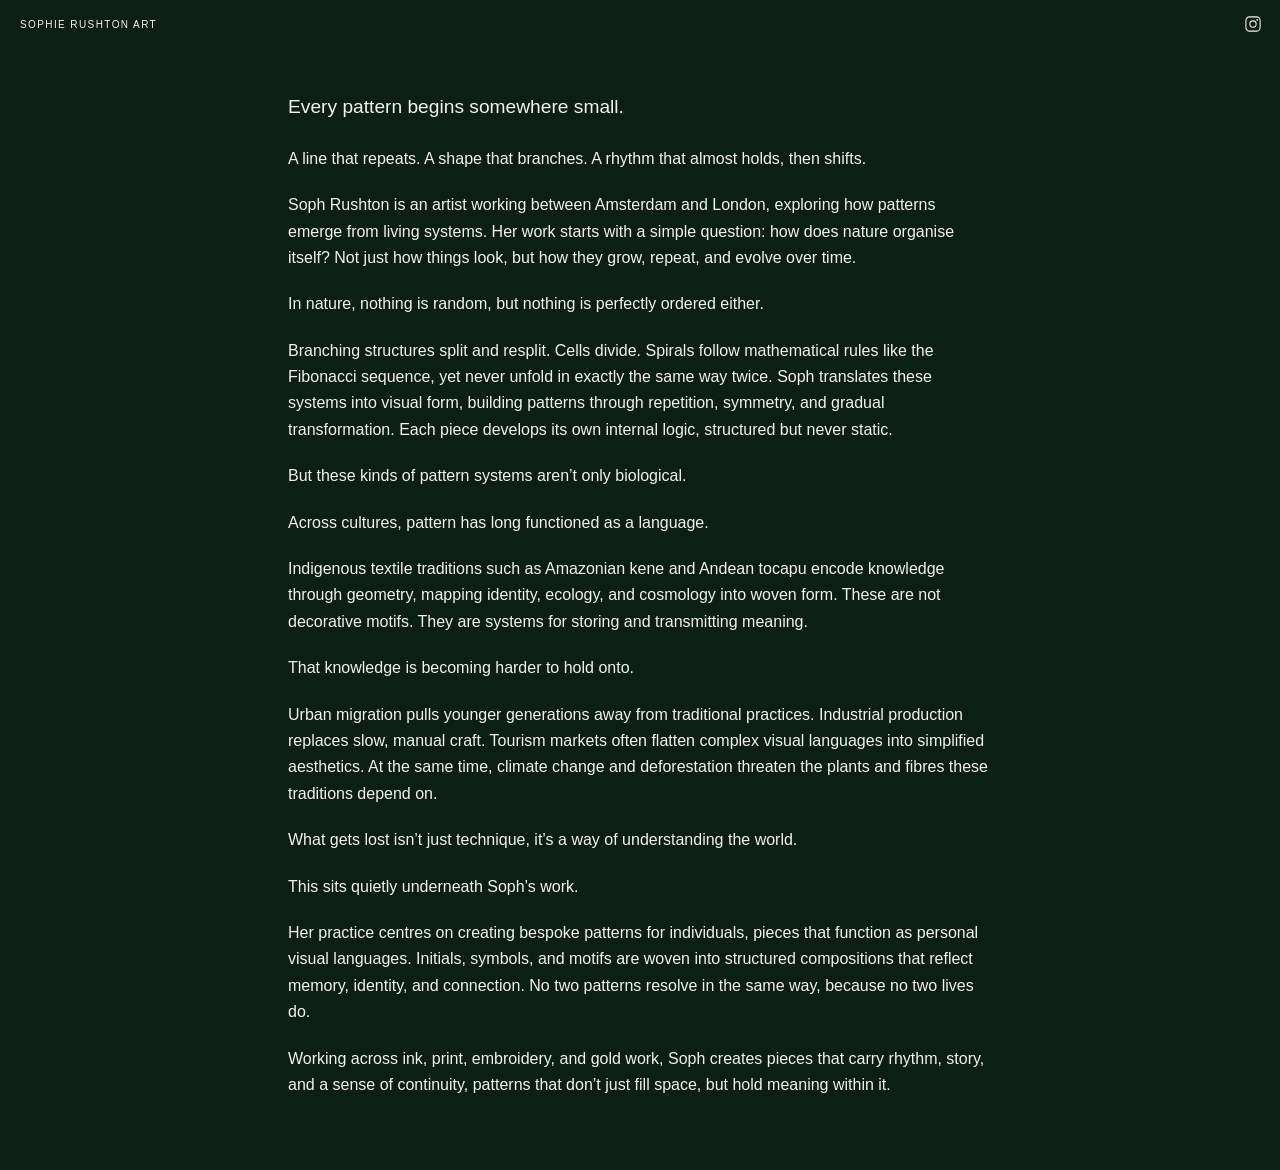
==== about.html @ 02ad8435 "Initial site upload Made-with: Cursor" ====
<!DOCTYPE html>
<html lang="en">
<head>
    <meta charset="UTF-8">
    <meta name="viewport" content="width=device-width, initial-scale=1.0">
    <meta http-equiv="refresh" content="0;url=index.html">
    <title>About | SOPH RUSHTON</title>
    <link rel="preconnect" href="https://fonts.googleapis.com">
    <link rel="preconnect" href="https://fonts.gstatic.com" crossorigin>
    <link href="https://fonts.googleapis.com/css2?family=Playfair+Display:wght@400;600;700&family=Inter:wght@300;400;500;600&display=swap" rel="stylesheet">
    <link rel="stylesheet" href="styles.css">
</head>
<body>
    <nav class="navbar">
        <div class="container">
            <div class="nav-brand">SOPH RUSHTON</div>
            <div class="nav-about">
                <a href="about.html">ABOUT</a>
            </div>
            <ul class="nav-menu">
                <li><a href="index.html">HOME</a></li>
                <li><a href="press.html">PRESS</a></li>
                <li><a href="shop.html">SHOP</a></li>
                <li><a href="inspiration.html">INSPIRATION</a></li>
                <li><a href="contact.html">CONTACT</a></li>
            </ul>
            <button class="menu-toggle" aria-label="Toggle menu">
                <span></span>
                <span></span>
                <span></span>
            </button>
        </div>
    </nav>

    <section class="page-hero">
        <div class="container">
            <h1 class="page-title">About</h1>
        </div>
    </section>

    <section class="about-page-section">
        <div class="container">
            <div class="about-page-content">
                <div class="about-page-left">
                    <h2 class="about-heading">About</h2>
                </div>
                <div class="about-page-right">
                    <p>My work explores biotic pattern design as a way of understanding and visualising how living systems grow, adapt, and organise themselves. I am interested in patterns not simply as decoration, but as systems of logic, rhythm, and meaning that exist across nature, science, and human history.</p>
                    <p>At the core of my practice is a dialogue between structure and growth. I draw on Ars Qubica, with its emphasis on static geometry, grids, symmetry, repetition, and architectural thinking, to establish clarity and order. Alongside this, I use Fibonacci principles, which introduce dynamic growth, spirals, ratios, recursion, and organic expansion. Together, these approaches allow me to create patterns that are both precise and alive, grounded in logic while remaining responsive and fluid.</p>
                    <p>My work is informed by scientific shapes and forms, including cellular structures, branching networks, and wave dynamics, as well as by traditional pattern systems developed across cultures. These include Japanese Edo-period patterns, the repetition and rhythmic sequencing found in Japanese ukiyo-e animal imagery, Aboriginal Australian pattern languages, African mud cloth or Bogolanfini, and Batik traditions. In each of these, repetition and variation are used to express movement, environment, identity, and connection to the natural world.</p>
                    <p>An important aspect of my practice is allowing designs to show signs of age, imperfection, and process. Rather than aiming for flawless surfaces, I embrace irregularities, wear, and variation as evidence of time, making, and use. Each pattern carries a sense of journey, reflecting both its cultural lineage and its development through experimentation, adaptation, and change.</p>
                    <p>Many of these pattern languages have been overlooked or reduced to surface aesthetics over time. A central aim of my work is to bring these traditions back into conversation, not by copying them, but by reactivating their underlying principles and translating them into a contemporary context. Through this process, I seek to honour ancestral systems of making while extending them forward, giving them renewed relevance and meaning today.</p>
                    <p>My work sits at the intersection of art, science, and cultural memory, creating patterns that are intellectually legible, biologically informed, and visually engaging, while remaining open to time, touch, and transformation.</p>
                </div>
            </div>
        </div>
    </section>

    <section class="about-page-section section-alt">
        <div class="container">
            <div class="about-values">
                <div class="value-item">
                    <h3>Organic Inspiration</h3>
                    <p>Every pattern begins with observation of the natural world, capturing the essence of organic forms and structures.</p>
                </div>
                <div class="value-item">
                    <h3>Timeless Design</h3>
                    <p>We create patterns that transcend trends, focusing on enduring beauty and classic elegance.</p>
                </div>
                <div class="value-item">
                    <h3>Sustainable Practice</h3>
                    <p>Our commitment to sustainability extends to our design process and material choices.</p>
                </div>
            </div>
        </div>
    </section>

    <footer class="footer">
        <div class="container">
            <p>&copy; 2024 SOPH RUSHTON. All rights reserved.</p>
        </div>
    </footer>

    <script src="script.js"></script>
</body>
</html>
---- styles.css ----
* {
    margin: 0;
    padding: 0;
    box-sizing: border-box;
}

:root {
    /* Dark Ink Blue Palette */
    --cream: #0f1419;
    --cream-light: #1a2332;
    --cream-dark: #0a0e14;
    --light-blue: #2d3a4f;
    --light-blue-accent: #3d4d66;
    --blue-hint: #1f2a3a;
    --text-dark: #E8E8E8;
    --text-medium: #C8C8C8;
    --text-light: #A8A8A8;
    --border-subtle: rgba(255, 255, 255, 0.15);
    --shadow-subtle: 0 1px 3px rgba(0, 0, 0, 0.3);
}

body {
    font-family: 'Inter', -apple-system, BlinkMacSystemFont, 'Segoe UI', Roboto, sans-serif;
    line-height: 1.7;
    color: var(--text-dark);
    background-color: var(--cream);
    overflow-x: hidden;
}

.container {
    max-width: 1400px;
    margin: 0 auto;
    padding: 0 40px;
}

/* Navigation */
.navbar {
    position: fixed;
    top: 0;
    left: 0;
    right: 0;
    background: var(--cream);
    z-index: 1000;
    transition: all 0.3s ease;
    border-bottom: 1px solid var(--border-subtle);
}

.navbar .container {
    display: flex;
    justify-content: space-between;
    align-items: center;
    padding: 1.5rem 40px;
}

.nav-brand {
    font-family: 'Inter', sans-serif;
    font-size: 1rem;
    font-weight: 400;
    letter-spacing: 0.1em;
    color: var(--text-dark);
    text-transform: uppercase;
}

.nav-right {
    margin-left: auto;
    display: flex;
    align-items: center;
    gap: 3rem;
}

.nav-name {
    font-family: 'Inter', sans-serif;
    font-size: 0.875rem;
    font-weight: 400;
    letter-spacing: 0.1em;
    color: var(--text-dark);
    text-transform: uppercase;
}

.nav-about a {
    text-decoration: none;
    color: var(--text-dark);
    font-family: 'Inter', sans-serif;
    font-size: 0.875rem;
    font-weight: 400;
    letter-spacing: 0.1em;
    text-transform: uppercase;
    transition: color 0.3s ease;
}

.nav-about a:hover {
    color: var(--text-medium);
}

.nav-menu {
    display: flex;
    list-style: none;
    gap: 2.5rem;
    margin-left: 3rem;
}

.nav-menu a {
    text-decoration: none;
    color: var(--text-dark);
    font-family: 'Inter', sans-serif;
    font-size: 0.875rem;
    font-weight: 400;
    letter-spacing: 0.1em;
    text-transform: uppercase;
    transition: color 0.3s ease;
}

.nav-menu a:hover {
    color: var(--text-medium);
}

.menu-toggle {
    display: none;
    flex-direction: column;
    background: none;
    border: none;
    cursor: pointer;
    gap: 5px;
}

.menu-toggle span {
    width: 25px;
    height: 1px;
    background: var(--text-dark);
    transition: all 0.3s ease;
}

/* Hero Section - Two Column Layout */
.hero-section {
    margin-top: 70px;
    width: 100%;
}

.hero-two-column {
    display: grid;
    grid-template-columns: 1fr 1fr;
    min-height: 80vh;
}

.hero-image-column {
    width: 100%;
    height: 100%;
    min-height: 80vh;
    overflow: hidden;
}

.hero-image {
    width: 100%;
    height: 100%;
    min-height: 80vh;
    background: var(--cream-light);
    background-size: cover;
    background-position: center;
    filter: grayscale(100%);
}

.hero-text-column {
    background: var(--cream);
    padding: 80px 60px;
    display: flex;
    flex-direction: column;
    justify-content: center;
}

.hero-subtitle {
    font-family: 'Inter', sans-serif;
    font-size: 0.75rem;
    font-weight: 400;
    letter-spacing: 0.15em;
    text-transform: uppercase;
    color: var(--text-medium);
    margin-bottom: 1.5rem;
}

.hero-heading {
    font-family: 'Playfair Display', serif;
    font-size: 3.5rem;
    font-weight: 400;
    line-height: 1.2;
    color: var(--text-dark);
    margin-bottom: 2rem;
    letter-spacing: -0.02em;
}

.hero-description {
    font-family: 'Inter', sans-serif;
    font-size: 1rem;
    line-height: 1.8;
    color: var(--text-medium);
    margin-bottom: 2.5rem;
    max-width: 500px;
}

.hero-button {
    display: inline-block;
    padding: 14px 32px;
    border: 1px solid var(--text-dark);
    background: transparent;
    color: var(--text-dark);
    font-family: 'Inter', sans-serif;
    font-size: 0.875rem;
    font-weight: 400;
    letter-spacing: 0.1em;
    text-transform: uppercase;
    text-decoration: none;
    border-radius: 2px;
    transition: all 0.3s ease;
    width: fit-content;
}

.hero-button:hover {
    background: var(--light-blue);
    color: var(--text-dark);
    border-color: var(--light-blue);
}

/* CTA Section */
.cta-section {
    padding: 80px 40px;
    background: var(--blue-hint);
    text-align: center;
}

.cta-heading {
    font-family: 'Inter', sans-serif;
    font-size: 0.875rem;
    font-weight: 400;
    letter-spacing: 0.15em;
    text-transform: uppercase;
    color: var(--text-dark);
}

/* Panels Section */
.panels-section {
    width: 100%;
}

.panels-grid {
    display: grid;
    grid-template-columns: repeat(3, 1fr);
    width: 100%;
}

.panel-item {
    position: relative;
    width: 100%;
    aspect-ratio: 3/4;
    overflow: hidden;
}

.panel-image {
    width: 100%;
    height: 100%;
    background-size: cover;
    background-position: center;
    filter: grayscale(100%);
    transition: transform 0.5s ease, filter 0.5s ease;
}

.panel-1 {
    background: linear-gradient(135deg, var(--cream) 0%, var(--blue-hint) 100%);
}

.panel-2 {
    background: linear-gradient(135deg, var(--light-blue) 0%, var(--cream-light) 100%);
}

.panel-3 {
    background: linear-gradient(135deg, var(--blue-hint) 0%, var(--light-blue) 100%);
}

.panel-overlay {
    position: absolute;
    bottom: 0;
    left: 0;
    right: 0;
    padding: 30px;
    background: linear-gradient(to top, rgba(0, 0, 0, 0.6) 0%, transparent 100%);
}

.panel-link {
    color: white;
    font-family: 'Inter', sans-serif;
    font-size: 0.875rem;
    font-weight: 400;
    letter-spacing: 0.1em;
    text-transform: uppercase;
    text-decoration: none;
    display: inline-block;
    border-bottom: 1px solid white;
    padding-bottom: 2px;
    transition: opacity 0.3s ease;
}

.panel-link:hover {
    opacity: 0.8;
}

.panel-item:hover .panel-image {
    transform: scale(1.05);
    filter: grayscale(70%);
}

.intro-right p {
    margin-bottom: 1.5rem;
}

/* Gallery Section */
.gallery-section {
    padding: 80px 40px;
    background: var(--cream-light);
    position: relative;
}

.gallery-grid {
    display: grid;
    grid-template-columns: repeat(3, 1fr);
    gap: 20px;
}

.gallery-item {
    position: relative;
    aspect-ratio: 3/4;
    overflow: hidden;
}

.gallery-image {
    width: 100%;
    height: 100%;
    background-size: cover;
    background-position: center;
    transition: transform 0.5s ease;
}

.gallery-1 {
    background: linear-gradient(135deg, var(--cream-light) 0%, var(--light-blue) 100%);
}

.gallery-2 {
    background: linear-gradient(135deg, var(--blue-hint) 0%, var(--cream) 100%);
}

.gallery-3 {
    background: linear-gradient(135deg, var(--light-blue) 0%, var(--blue-hint) 100%);
}

.gallery-item:hover .gallery-image {
    transform: scale(1.05);
}

.gallery-nav {
    position: absolute;
    top: 50%;
    left: 0;
    right: 0;
    display: flex;
    justify-content: space-between;
    pointer-events: none;
    transform: translateY(-50%);
}

.gallery-arrow {
    background: rgba(45, 58, 79, 0.9);
    border: none;
    width: 50px;
    height: 50px;
    border-radius: 50%;
    font-size: 1.5rem;
    color: var(--text-dark);
    cursor: pointer;
    pointer-events: all;
    transition: all 0.3s ease;
    display: flex;
    align-items: center;
    justify-content: center;
}

.gallery-arrow:hover {
    background: var(--light-blue-accent);
    color: var(--text-dark);
}

.gallery-arrow-left {
    margin-left: 20px;
}

.gallery-arrow-right {
    margin-right: 20px;
}

/* Style Picks Section */
.style-picks-section {
    padding: 100px 40px;
    background: var(--cream);
}

.style-picks-title {
    font-family: 'Inter', sans-serif;
    font-size: 0.875rem;
    font-weight: 400;
    letter-spacing: 0.2em;
    text-transform: uppercase;
    text-align: center;
    color: var(--text-dark);
    margin-bottom: 60px;
}

.style-picks-grid {
    display: grid;
    grid-template-columns: repeat(4, 1fr);
    gap: 20px;
    margin-bottom: 40px;
}

.style-pick-item {
    aspect-ratio: 1;
    overflow: hidden;
}

.style-pick-image {
    width: 100%;
    height: 100%;
    background-size: cover;
    background-position: center;
    transition: transform 0.5s ease;
}

.pick-1 {
    background: linear-gradient(135deg, var(--cream-light) 0%, var(--light-blue) 100%);
}

.pick-2 {
    background: linear-gradient(135deg, var(--blue-hint) 0%, var(--cream) 100%);
}

.pick-3 {
    background: linear-gradient(135deg, var(--light-blue) 0%, var(--cream-light) 100%);
}

.pick-4 {
    background: linear-gradient(135deg, var(--cream) 0%, var(--blue-hint) 100%);
}

.style-pick-item:hover .style-pick-image {
    transform: scale(1.1);
}

/* Page Hero (for About, Shop, etc.) */
.page-hero {
    margin-top: 70px;
    padding: 80px 40px;
    background: var(--cream);
    text-align: center;
}

.page-title {
    font-family: 'Playfair Display', serif;
    font-size: 3.5rem;
    font-weight: 400;
    color: var(--text-dark);
    letter-spacing: 0.05em;
}

/* About Page */
.about-page-section {
    padding: 100px 40px;
    background: var(--cream);
}

.about-page-content {
    display: grid;
    grid-template-columns: 1fr 1fr;
    gap: 80px;
    align-items: start;
}

.about-heading {
    font-family: 'Playfair Display', serif;
    font-size: 2.5rem;
    font-weight: 400;
    color: var(--text-dark);
    line-height: 1.3;
}

.about-page-right {
    font-size: 1rem;
    line-height: 1.8;
    color: var(--text-medium);
}

.about-page-right p {
    margin-bottom: 1.5rem;
}

.about-values {
    display: grid;
    grid-template-columns: repeat(3, 1fr);
    gap: 60px;
    margin-top: 40px;
}

.value-item h3 {
    font-family: 'Playfair Display', serif;
    font-size: 1.5rem;
    font-weight: 400;
    color: var(--text-dark);
    margin-bottom: 1rem;
}

.value-item p {
    font-size: 0.95rem;
    line-height: 1.7;
    color: var(--text-medium);
}

.section-alt {
    background: var(--blue-hint);
}

/* Shop Page */
.shop-section {
    padding: 80px 40px;
    background: var(--cream);
}

.shop-grid {
    display: grid;
    grid-template-columns: repeat(3, 1fr);
    gap: 40px;
}

.shop-item {
    background: var(--cream-light);
    overflow: hidden;
    transition: transform 0.3s ease;
    border: 1px solid var(--border-subtle);
    box-shadow: var(--shadow-subtle);
}

.shop-item:hover {
    border-color: var(--light-blue);
}

.shop-item:hover {
    transform: translateY(-5px);
}

.shop-image {
    width: 100%;
    aspect-ratio: 4/5;
    background-size: cover;
    background-position: center;
}

.shop-img-1 {
    background: linear-gradient(135deg, var(--cream-light) 0%, var(--light-blue) 100%);
}

.shop-img-2 {
    background: linear-gradient(135deg, var(--blue-hint) 0%, var(--cream) 100%);
}

.shop-img-3 {
    background: linear-gradient(135deg, var(--light-blue) 0%, var(--cream-light) 100%);
}

.shop-img-4 {
    background: linear-gradient(135deg, var(--cream) 0%, var(--blue-hint) 100%);
}

.shop-img-5 {
    background: linear-gradient(135deg, var(--light-blue-accent) 0%, var(--cream) 100%);
}

.shop-img-6 {
    background: linear-gradient(135deg, var(--blue-hint) 0%, var(--light-blue) 100%);
}

.shop-info {
    padding: 1.5rem;
}

.shop-info h3 {
    font-family: 'Playfair Display', serif;
    font-size: 1.25rem;
    font-weight: 400;
    color: var(--text-dark);
    margin-bottom: 0.5rem;
}

.shop-price {
    font-family: 'Inter', sans-serif;
    font-size: 0.95rem;
    color: var(--text-medium);
    letter-spacing: 0.05em;
}

/* Inspiration Page */
.inspiration-section {
    padding: 100px 40px;
    background: var(--cream);
}

.inspiration-content {
    display: grid;
    grid-template-columns: 1fr 1fr;
    gap: 80px;
    align-items: start;
}

.inspiration-heading {
    font-family: 'Playfair Display', serif;
    font-size: 2.5rem;
    font-weight: 400;
    color: var(--text-dark);
    line-height: 1.3;
}

.inspiration-right {
    font-size: 1rem;
    line-height: 1.8;
    color: var(--text-medium);
}

.inspiration-gallery-section {
    padding: 80px 40px;
    background: var(--blue-hint);
}

.inspiration-grid {
    display: grid;
    grid-template-columns: repeat(3, 1fr);
    gap: 30px;
}

.inspiration-item {
    background: var(--cream-light);
    overflow: hidden;
    border: 1px solid var(--border-subtle);
    box-shadow: var(--shadow-subtle);
}

.inspiration-item.large {
    grid-column: span 2;
}

.inspiration-image {
    width: 100%;
    aspect-ratio: 4/3;
    background-size: cover;
    background-position: center;
}

.insp-img-1 {
    background: linear-gradient(135deg, var(--cream-light) 0%, var(--light-blue) 100%);
}

.insp-img-2 {
    background: linear-gradient(135deg, var(--blue-hint) 0%, var(--cream) 100%);
}

.insp-img-3 {
    background: linear-gradient(135deg, var(--light-blue) 0%, var(--cream-light) 100%);
}

.insp-img-4 {
    background: linear-gradient(135deg, var(--cream) 0%, var(--blue-hint) 100%);
}

.insp-img-5 {
    background: linear-gradient(135deg, var(--light-blue-accent) 0%, var(--cream) 100%);
}

.inspiration-caption {
    padding: 1.5rem;
}

.inspiration-caption h3 {
    font-family: 'Playfair Display', serif;
    font-size: 1.25rem;
    font-weight: 400;
    color: var(--text-dark);
    margin-bottom: 0.5rem;
}

.inspiration-caption p {
    font-size: 0.9rem;
    color: var(--text-medium);
    line-height: 1.6;
}

/* Contact Page */
.contact-section {
    padding: 100px 40px;
    background: var(--cream);
}

.contact-content {
    display: grid;
    grid-template-columns: 1fr 1fr;
    gap: 80px;
    align-items: start;
}

.contact-heading {
    font-family: 'Playfair Display', serif;
    font-size: 2.5rem;
    font-weight: 400;
    color: var(--text-dark);
    margin-bottom: 1.5rem;
    line-height: 1.3;
}

.contact-left p {
    font-size: 1rem;
    line-height: 1.8;
    color: var(--text-medium);
    margin-bottom: 1.5rem;
}

.contact-info {
    margin-top: 2rem;
}

.contact-info p {
    font-size: 0.95rem;
    color: var(--text-medium);
    margin-bottom: 0.5rem;
}

.contact-info strong {
    color: var(--text-dark);
    font-weight: 500;
}

/* Press Page */
.press-section {
    padding: 100px 40px;
    background: var(--cream);
}

.press-content {
    display: grid;
    grid-template-columns: 1fr 1fr;
    gap: 80px;
    align-items: start;
}

.press-heading {
    font-family: 'Playfair Display', serif;
    font-size: 2.5rem;
    font-weight: 400;
    color: var(--text-dark);
    line-height: 1.3;
}

.press-right {
    display: flex;
    flex-direction: column;
    gap: 3rem;
}

.press-item {
    padding-bottom: 3rem;
    border-bottom: 1px solid var(--border-subtle);
}

.press-item:last-child {
    border-bottom: none;
}

.press-logo-link {
    display: inline-block;
    margin-bottom: 1rem;
    text-decoration: none;
    transition: opacity 0.3s ease;
}

.press-logo-link:hover {
    opacity: 0.7;
}

.press-logo {
    display: inline-block;
}

.telegraph-logo-img {
    height: auto;
    width: auto;
    max-width: 200px;
    max-height: 40px;
    display: block;
}

.telegraph-logo-svg {
    height: 40px;
    width: auto;
    max-width: 200px;
    display: block;
}

.press-item h3 {
    font-family: 'Playfair Display', serif;
    font-size: 1.5rem;
    font-weight: 400;
    color: var(--text-dark);
    margin-bottom: 0.5rem;
}

.press-article-title {
    font-family: 'Playfair Display', serif;
    font-size: 1.5rem;
    font-weight: 400;
    color: var(--text-dark);
    margin-bottom: 1rem;
    line-height: 1.4;
}

.press-date {
    font-family: 'Inter', sans-serif;
    font-size: 0.875rem;
    color: var(--text-light);
    margin-bottom: 1rem;
    letter-spacing: 0.05em;
}

.press-location {
    font-family: 'Inter', sans-serif;
    font-size: 0.875rem;
    color: var(--text-medium);
    margin-bottom: 1rem;
    font-style: italic;
}

.press-item p {
    font-size: 1rem;
    line-height: 1.8;
    color: var(--text-medium);
    margin-bottom: 1rem;
}

.press-link {
    font-family: 'Inter', sans-serif;
    font-size: 0.875rem;
    color: var(--text-dark);
    text-decoration: none;
    letter-spacing: 0.05em;
    transition: color 0.3s ease;
}

.press-link:hover {
    color: var(--light-blue-accent);
}

.contact-info a {
    color: var(--text-medium);
    text-decoration: none;
    transition: color 0.3s ease;
}

.contact-info a:hover {
    color: var(--light-blue-accent);
}

.social-links {
    margin-top: 1.5rem;
}

.instagram-link {
    display: inline-flex;
    align-items: center;
    gap: 10px;
    text-decoration: none;
    color: var(--text-dark);
    transition: all 0.3s ease;
    padding: 8px 0;
}

.instagram-link:hover {
    color: var(--light-blue-accent);
}

.instagram-icon {
    width: 24px;
    height: 24px;
    fill: currentColor;
    transition: transform 0.3s ease;
}

.instagram-link:hover .instagram-icon {
    transform: scale(1.1);
}

.instagram-link span {
    font-size: 0.95rem;
    font-weight: 400;
}

/* Contact Form */
.contact-form {
    background: var(--cream-light);
    padding: 2.5rem;
    border: 1px solid var(--light-blue);
    box-shadow: var(--shadow-subtle);
}

.form-group {
    margin-bottom: 1.5rem;
}

.form-group label {
    display: block;
    margin-bottom: 0.5rem;
    font-family: 'Inter', sans-serif;
    font-size: 0.875rem;
    font-weight: 500;
    color: var(--text-dark);
    letter-spacing: 0.05em;
    text-transform: uppercase;
}

.form-group input,
.form-group textarea {
    width: 100%;
    padding: 12px;
    border: 1px solid var(--border-subtle);
    background: var(--cream);
    font-family: 'Inter', sans-serif;
    font-size: 1rem;
    color: var(--text-dark);
    transition: all 0.3s ease;
}

.form-group input:focus,
.form-group textarea:focus {
    outline: none;
    border-color: var(--light-blue);
    background: var(--cream-light);
}

.form-group textarea {
    resize: vertical;
    min-height: 120px;
}

/* Buttons */
.btn {
    display: inline-block;
    padding: 14px 32px;
    border: 1px solid var(--text-dark);
    background: transparent;
    color: var(--text-dark);
    font-family: 'Inter', sans-serif;
    font-size: 0.875rem;
    font-weight: 400;
    letter-spacing: 0.1em;
    text-transform: uppercase;
    text-decoration: none;
    cursor: pointer;
    transition: all 0.3s ease;
}

.btn-primary {
    background: var(--light-blue);
    color: var(--text-dark);
}

.btn-primary:hover {
    background: var(--light-blue-accent);
    border-color: var(--light-blue-accent);
    color: var(--text-dark);
}

/* Footer */
.footer {
    background: var(--cream-dark);
    color: var(--text-medium);
    text-align: center;
    padding: 3rem 40px;
    border-top: 1px solid var(--border-subtle);
}

.footer p {
    font-family: 'Inter', sans-serif;
    font-size: 0.875rem;
    letter-spacing: 0.02em;
    font-weight: 300;
}

/* Responsive Design */
@media (max-width: 1024px) {
    .container {
        padding: 0 30px;
    }

    .intro-content,
    .about-page-content,
    .inspiration-content,
    .contact-content {
        grid-template-columns: 1fr;
        gap: 40px;
    }

    .gallery-grid {
        grid-template-columns: repeat(2, 1fr);
    }

    .style-picks-grid {
        grid-template-columns: repeat(2, 1fr);
    }

    .shop-grid {
        grid-template-columns: repeat(2, 1fr);
    }

    .about-values {
        grid-template-columns: 1fr;
        gap: 40px;
    }
}

@media (max-width: 768px) {
    .container {
        padding: 0 20px;
    }

    .navbar .container {
        padding: 1rem 20px;
    }

    .nav-menu {
        position: fixed;
        left: -100%;
        top: 70px;
        flex-direction: column;
        background: var(--cream);
        width: 100%;
        text-align: center;
        transition: 0.3s;
        border-bottom: 1px solid var(--border-subtle);
        padding: 2rem 0;
        gap: 0;
    }

    .nav-menu.active {
        left: 0;
    }

    .nav-menu li {
        padding: 1rem 0;
    }

    .menu-toggle {
        display: flex;
    }

    .nav-right {
        flex-direction: column;
        gap: 0.5rem;
        margin-right: 1rem;
    }

    .nav-name {
        font-size: 0.75rem;
    }

    .hero-two-column {
        grid-template-columns: 1fr;
        min-height: auto;
    }

    .hero-image-column {
        min-height: 50vh;
    }

    .hero-image {
        min-height: 50vh;
    }

    .hero-text-column {
        padding: 60px 30px;
    }

    .hero-heading {
        font-size: 2.5rem;
    }

    .panels-grid {
        grid-template-columns: 1fr;
    }

    .cta-section {
        padding: 60px 20px;
    }

    .about-page-section,
    .shop-section,
    .inspiration-section,
    .contact-section,
    .press-section {
        padding: 60px 20px;
    }

    .about-heading,
    .inspiration-heading,
    .contact-heading,
    .press-heading {
        font-size: 2rem;
    }

    .press-content {
        grid-template-columns: 1fr;
        gap: 40px;
    }

    .page-title {
        font-size: 2.5rem;
    }

    .gallery-grid,
    .style-picks-grid,
    .shop-grid {
        grid-template-columns: 1fr;
    }

    .inspiration-item.large {
        grid-column: span 1;
    }

    .inspiration-grid {
        grid-template-columns: 1fr;
    }

    .gallery-nav {
        display: none;
    }

    .contact-form {
        padding: 1.5rem;
    }
}

/* Smooth Scrolling */
html {
    scroll-behavior: smooth;
}

/* Single-page coming soon */
body.page-coming-soon header,
body.page-coming-soon main,
body.page-coming-soon footer {
    display: flow-root;
}

body.page-coming-soon {
    min-height: 100vh;
    display: flex;
    flex-direction: column;
    background:
        radial-gradient(ellipse 120% 80% at 50% -20%, rgba(45, 58, 79, 0.45) 0%, transparent 55%),
        var(--cream);
}

.cs-header {
    max-width: 42rem;
    margin: 0 auto;
    padding: 4.5rem 1.75rem 2.5rem;
    text-align: center;
    border-bottom: 1px solid var(--border-subtle);
}

.cs-kicker {
    font-family: 'Inter', sans-serif;
    font-size: 0.75rem;
    font-weight: 500;
    letter-spacing: 0.22em;
    text-transform: uppercase;
    color: var(--text-light);
    margin-bottom: 1rem;
}

.cs-title {
    font-family: 'Playfair Display', serif;
    font-size: clamp(2rem, 5.5vw, 2.75rem);
    font-weight: 500;
    letter-spacing: 0.02em;
    color: var(--text-dark);
    line-height: 1.15;
}

.cs-main {
    flex: 1;
    max-width: 38rem;
    margin: 0 auto;
    padding: 2.75rem 1.75rem 4rem;
}

.cs-main p {
    font-family: 'Inter', sans-serif;
    font-size: 1.02rem;
    font-weight: 300;
    line-height: 1.85;
    color: var(--text-medium);
    margin-bottom: 1.35rem;
}

.cs-main p:last-child {
    margin-bottom: 0;
}

.cs-open {
    font-family: 'Playfair Display', serif;
    font-size: clamp(1.35rem, 3.5vw, 1.65rem);
    font-weight: 500;
    line-height: 1.4;
    color: var(--text-dark);
    margin-bottom: 1.5rem !important;
}

.cs-poem {
    font-style: italic;
    color: var(--text-light);
    padding-left: 1rem;
    border-left: 2px solid var(--light-blue-accent);
    margin-bottom: 2rem !important;
}

.cs-accent-line {
    color: var(--text-dark);
    font-weight: 400;
    letter-spacing: 0.01em;
}

.cs-footer {
    margin-top: auto;
    padding: 2rem 1.75rem 2.5rem;
    text-align: center;
    border-top: 1px solid var(--border-subtle);
}

.cs-footer p {
    font-family: 'Inter', sans-serif;
    font-size: 0.75rem;
    letter-spacing: 0.08em;
    text-transform: uppercase;
    color: var(--text-light);
}
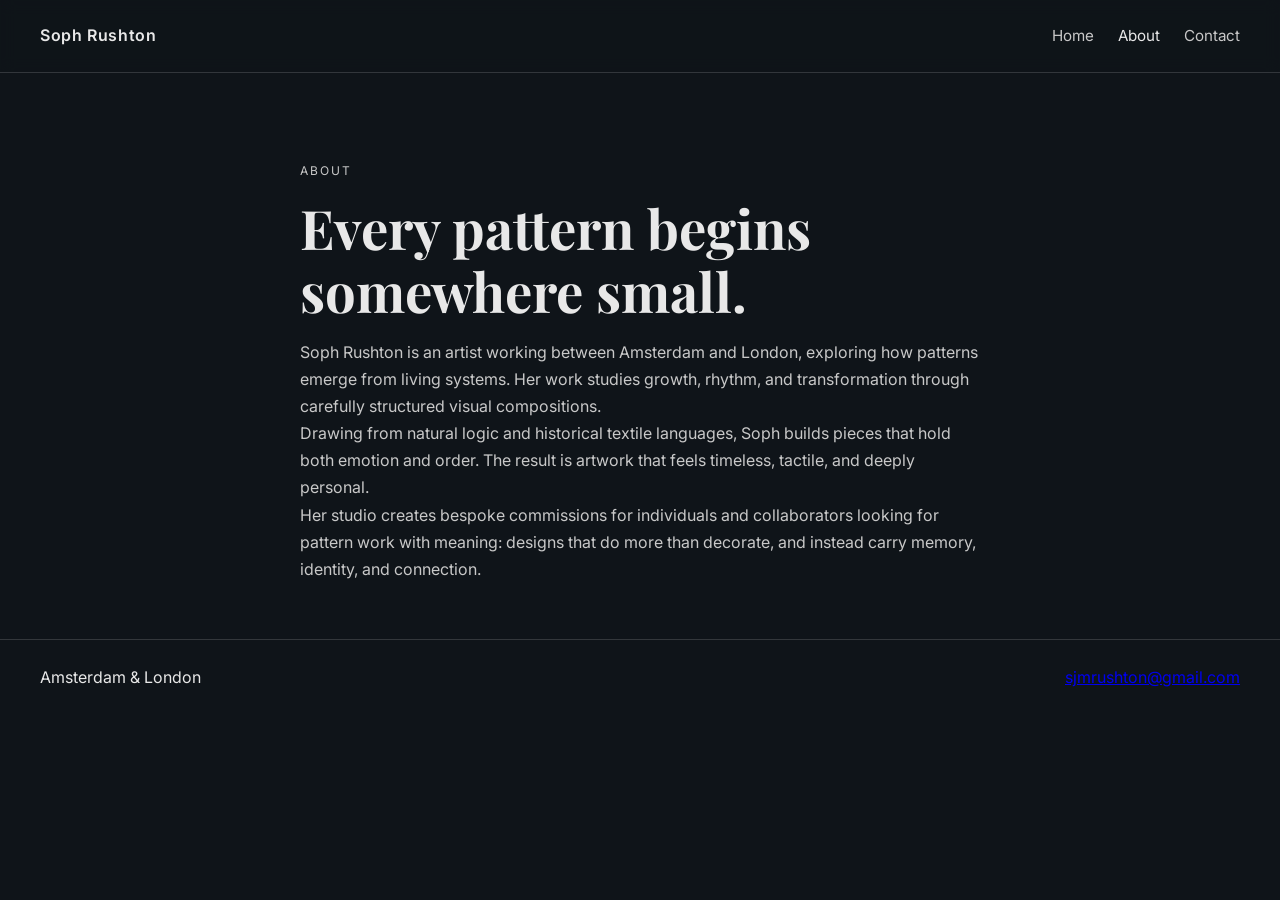
==== commit 2d4353b1: "Add modern responsive design and site structure updates - Introduced a new header and footer layout " ====
--- a/about.html
+++ b/about.html
@@ -3,81 +3,55 @@
 <head>
     <meta charset="UTF-8">
     <meta name="viewport" content="width=device-width, initial-scale=1.0">
-    <meta http-equiv="refresh" content="0;url=index.html">
-    <title>About | SOPH RUSHTON</title>
+    <meta name="description" content="About Soph Rushton, a pattern artist working between Amsterdam and London.">
+    <title>About | Soph Rushton</title>
     <link rel="preconnect" href="https://fonts.googleapis.com">
     <link rel="preconnect" href="https://fonts.gstatic.com" crossorigin>
-    <link href="https://fonts.googleapis.com/css2?family=Playfair+Display:wght@400;600;700&family=Inter:wght@300;400;500;600&display=swap" rel="stylesheet">
+    <link href="https://fonts.googleapis.com/css2?family=Inter:wght@400;500;600&family=Playfair+Display:wght@500;700&display=swap" rel="stylesheet">
     <link rel="stylesheet" href="styles.css">
 </head>
 <body>
-    <nav class="navbar">
-        <div class="container">
-            <div class="nav-brand">SOPH RUSHTON</div>
-            <div class="nav-about">
-                <a href="about.html">ABOUT</a>
-            </div>
-            <ul class="nav-menu">
-                <li><a href="index.html">HOME</a></li>
-                <li><a href="press.html">PRESS</a></li>
-                <li><a href="shop.html">SHOP</a></li>
-                <li><a href="inspiration.html">INSPIRATION</a></li>
-                <li><a href="contact.html">CONTACT</a></li>
-            </ul>
-            <button class="menu-toggle" aria-label="Toggle menu">
+    <header class="site-header">
+        <div class="container nav-wrap">
+            <a class="brand" href="index.html">Soph Rushton</a>
+            <button class="menu-toggle" aria-expanded="false" aria-controls="primary-nav" aria-label="Toggle menu">
                 <span></span>
                 <span></span>
                 <span></span>
             </button>
+            <nav id="primary-nav" class="site-nav" aria-label="Primary">
+                <a href="index.html">Home</a>
+                <a href="about.html" aria-current="page">About</a>
+                <a href="contact.html">Contact</a>
+            </nav>
         </div>
-    </nav>
+    </header>
 
-    <section class="page-hero">
-        <div class="container">
-            <h1 class="page-title">About</h1>
-        </div>
-    </section>
+    <main class="page-main">
+        <section class="section">
+            <div class="container prose">
+                <p class="eyebrow">About</p>
+                <h1>Every pattern begins somewhere small.</h1>
+                <p>
+                    Soph Rushton is an artist working between Amsterdam and London, exploring how patterns emerge from living systems.
+                    Her work studies growth, rhythm, and transformation through carefully structured visual compositions.
+                </p>
+                <p>
+                    Drawing from natural logic and historical textile languages, Soph builds pieces that hold both emotion and order.
+                    The result is artwork that feels timeless, tactile, and deeply personal.
+                </p>
+                <p>
+                    Her studio creates bespoke commissions for individuals and collaborators looking for pattern work with meaning:
+                    designs that do more than decorate, and instead carry memory, identity, and connection.
+                </p>
+            </div>
+        </section>
+    </main>
 
-    <section class="about-page-section">
-        <div class="container">
-            <div class="about-page-content">
-                <div class="about-page-left">
-                    <h2 class="about-heading">About</h2>
-                </div>
-                <div class="about-page-right">
-                    <p>My work explores biotic pattern design as a way of understanding and visualising how living systems grow, adapt, and organise themselves. I am interested in patterns not simply as decoration, but as systems of logic, rhythm, and meaning that exist across nature, science, and human history.</p>
-                    <p>At the core of my practice is a dialogue between structure and growth. I draw on Ars Qubica, with its emphasis on static geometry, grids, symmetry, repetition, and architectural thinking, to establish clarity and order. Alongside this, I use Fibonacci principles, which introduce dynamic growth, spirals, ratios, recursion, and organic expansion. Together, these approaches allow me to create patterns that are both precise and alive, grounded in logic while remaining responsive and fluid.</p>
-                    <p>My work is informed by scientific shapes and forms, including cellular structures, branching networks, and wave dynamics, as well as by traditional pattern systems developed across cultures. These include Japanese Edo-period patterns, the repetition and rhythmic sequencing found in Japanese ukiyo-e animal imagery, Aboriginal Australian pattern languages, African mud cloth or Bogolanfini, and Batik traditions. In each of these, repetition and variation are used to express movement, environment, identity, and connection to the natural world.</p>
-                    <p>An important aspect of my practice is allowing designs to show signs of age, imperfection, and process. Rather than aiming for flawless surfaces, I embrace irregularities, wear, and variation as evidence of time, making, and use. Each pattern carries a sense of journey, reflecting both its cultural lineage and its development through experimentation, adaptation, and change.</p>
-                    <p>Many of these pattern languages have been overlooked or reduced to surface aesthetics over time. A central aim of my work is to bring these traditions back into conversation, not by copying them, but by reactivating their underlying principles and translating them into a contemporary context. Through this process, I seek to honour ancestral systems of making while extending them forward, giving them renewed relevance and meaning today.</p>
-                    <p>My work sits at the intersection of art, science, and cultural memory, creating patterns that are intellectually legible, biologically informed, and visually engaging, while remaining open to time, touch, and transformation.</p>
-                </div>
-            </div>
-        </div>
-    </section>
-
-    <section class="about-page-section section-alt">
-        <div class="container">
-            <div class="about-values">
-                <div class="value-item">
-                    <h3>Organic Inspiration</h3>
-                    <p>Every pattern begins with observation of the natural world, capturing the essence of organic forms and structures.</p>
-                </div>
-                <div class="value-item">
-                    <h3>Timeless Design</h3>
-                    <p>We create patterns that transcend trends, focusing on enduring beauty and classic elegance.</p>
-                </div>
-                <div class="value-item">
-                    <h3>Sustainable Practice</h3>
-                    <p>Our commitment to sustainability extends to our design process and material choices.</p>
-                </div>
-            </div>
-        </div>
-    </section>
-
-    <footer class="footer">
-        <div class="container">
-            <p>&copy; 2024 SOPH RUSHTON. All rights reserved.</p>
+    <footer class="site-footer">
+        <div class="container footer-wrap">
+            <p>Amsterdam & London</p>
+            <a href="mailto:sjmrushton@gmail.com">sjmrushton@gmail.com</a>
         </div>
     </footer>
 
--- a/styles.css
+++ b/styles.css
@@ -1250,3 +1250,254 @@
     text-transform: uppercase;
     color: var(--text-light);
 }
+
+/* Modern three-page site */
+.site-header {
+    position: sticky;
+    top: 0;
+    z-index: 100;
+    backdrop-filter: blur(8px);
+    background: rgba(15, 20, 25, 0.9);
+    border-bottom: 1px solid var(--border-subtle);
+}
+
+.nav-wrap {
+    display: flex;
+    align-items: center;
+    justify-content: space-between;
+    min-height: 72px;
+}
+
+.brand {
+    color: var(--text-dark);
+    text-decoration: none;
+    font-weight: 600;
+    letter-spacing: 0.04em;
+}
+
+.site-nav {
+    display: flex;
+    gap: 1.5rem;
+}
+
+.site-nav a {
+    color: var(--text-medium);
+    text-decoration: none;
+    font-size: 0.95rem;
+}
+
+.site-nav a[aria-current="page"],
+.site-nav a:hover {
+    color: var(--text-dark);
+}
+
+.hero {
+    padding: 6rem 0 4rem;
+}
+
+.hero-grid {
+    display: grid;
+    grid-template-columns: 1.3fr 1fr;
+    gap: 2rem;
+    align-items: start;
+}
+
+.eyebrow {
+    text-transform: uppercase;
+    font-size: 0.75rem;
+    letter-spacing: 0.16em;
+    color: var(--text-light);
+    margin-bottom: 1rem;
+}
+
+h1 {
+    font-family: 'Playfair Display', serif;
+    font-size: clamp(2rem, 5vw, 3.4rem);
+    line-height: 1.15;
+    margin-bottom: 1rem;
+}
+
+.lead {
+    color: var(--text-medium);
+    max-width: 60ch;
+}
+
+.hero-actions {
+    display: flex;
+    gap: 0.75rem;
+    margin-top: 2rem;
+}
+
+.hero-card,
+.feature-card,
+.contact-form {
+    background: var(--cream-light);
+    border: 1px solid var(--border-subtle);
+    border-radius: 14px;
+}
+
+.hero-card {
+    padding: 1.5rem;
+}
+
+.hero-card h2 {
+    font-size: 1.1rem;
+    margin-bottom: 0.75rem;
+}
+
+.hero-card ul {
+    margin-left: 1rem;
+    color: var(--text-medium);
+}
+
+.section {
+    padding: 3.5rem 0;
+}
+
+.section-title {
+    font-family: 'Playfair Display', serif;
+    font-size: clamp(1.5rem, 3vw, 2.2rem);
+    margin-bottom: 1.5rem;
+}
+
+.feature-grid {
+    display: grid;
+    grid-template-columns: repeat(3, minmax(0, 1fr));
+    gap: 1rem;
+}
+
+.feature-card {
+    padding: 1.25rem;
+}
+
+.feature-card h3 {
+    margin-bottom: 0.5rem;
+}
+
+.btn {
+    display: inline-block;
+    padding: 0.7rem 1.1rem;
+    border-radius: 10px;
+    text-decoration: none;
+}
+
+.btn-primary {
+    border: 1px solid var(--light-blue);
+}
+
+.btn-ghost {
+    border: 1px solid var(--border-subtle);
+    color: var(--text-dark);
+}
+
+.page-main {
+    padding-top: 2rem;
+}
+
+.prose {
+    max-width: 760px;
+}
+
+.prose p {
+    color: var(--text-medium);
+}
+
+.contact-layout {
+    display: grid;
+    grid-template-columns: 1fr 1fr;
+    gap: 2rem;
+    align-items: start;
+}
+
+.contact-form {
+    padding: 1.25rem;
+    display: grid;
+    gap: 0.6rem;
+}
+
+.contact-form label {
+    font-size: 0.9rem;
+    color: var(--text-light);
+}
+
+.contact-form input,
+.contact-form textarea {
+    background: var(--cream);
+    color: var(--text-dark);
+    border: 1px solid var(--border-subtle);
+    border-radius: 8px;
+    padding: 0.7rem;
+}
+
+.form-status {
+    min-height: 1.2rem;
+    font-size: 0.9rem;
+    color: var(--text-light);
+}
+
+.site-footer {
+    border-top: 1px solid var(--border-subtle);
+    padding: 1.5rem 0;
+}
+
+.footer-wrap {
+    display: flex;
+    justify-content: space-between;
+    gap: 1rem;
+    flex-wrap: wrap;
+}
+
+@media (max-width: 820px) {
+    .menu-toggle {
+        display: flex;
+    }
+
+    .site-nav {
+        position: absolute;
+        right: 20px;
+        top: 64px;
+        display: none;
+        flex-direction: column;
+        width: min(220px, calc(100% - 40px));
+        background: var(--cream-dark);
+        border: 1px solid var(--border-subtle);
+        padding: 0.75rem;
+        border-radius: 10px;
+    }
+
+    .site-nav.open {
+        display: flex;
+    }
+
+    .hero-grid,
+    .feature-grid,
+    .contact-layout {
+        grid-template-columns: 1fr;
+    }
+}
+
+.home-editorial {
+    max-width: 780px;
+}
+
+.home-main-headline {
+    margin-bottom: 2rem;
+}
+
+.home-editorial p {
+    color: var(--text-medium);
+    font-size: clamp(1.05rem, 1.7vw, 1.22rem);
+    line-height: 1.9;
+    max-width: 62ch;
+    margin-bottom: 2rem;
+}
+
+.home-editorial .home-closing-line {
+    color: var(--text-dark);
+    font-family: 'Playfair Display', serif;
+    font-size: clamp(1.2rem, 2.2vw, 1.5rem);
+    line-height: 1.5;
+    letter-spacing: 0.01em;
+    margin-top: 2.5rem;
+    margin-bottom: 0;
+}
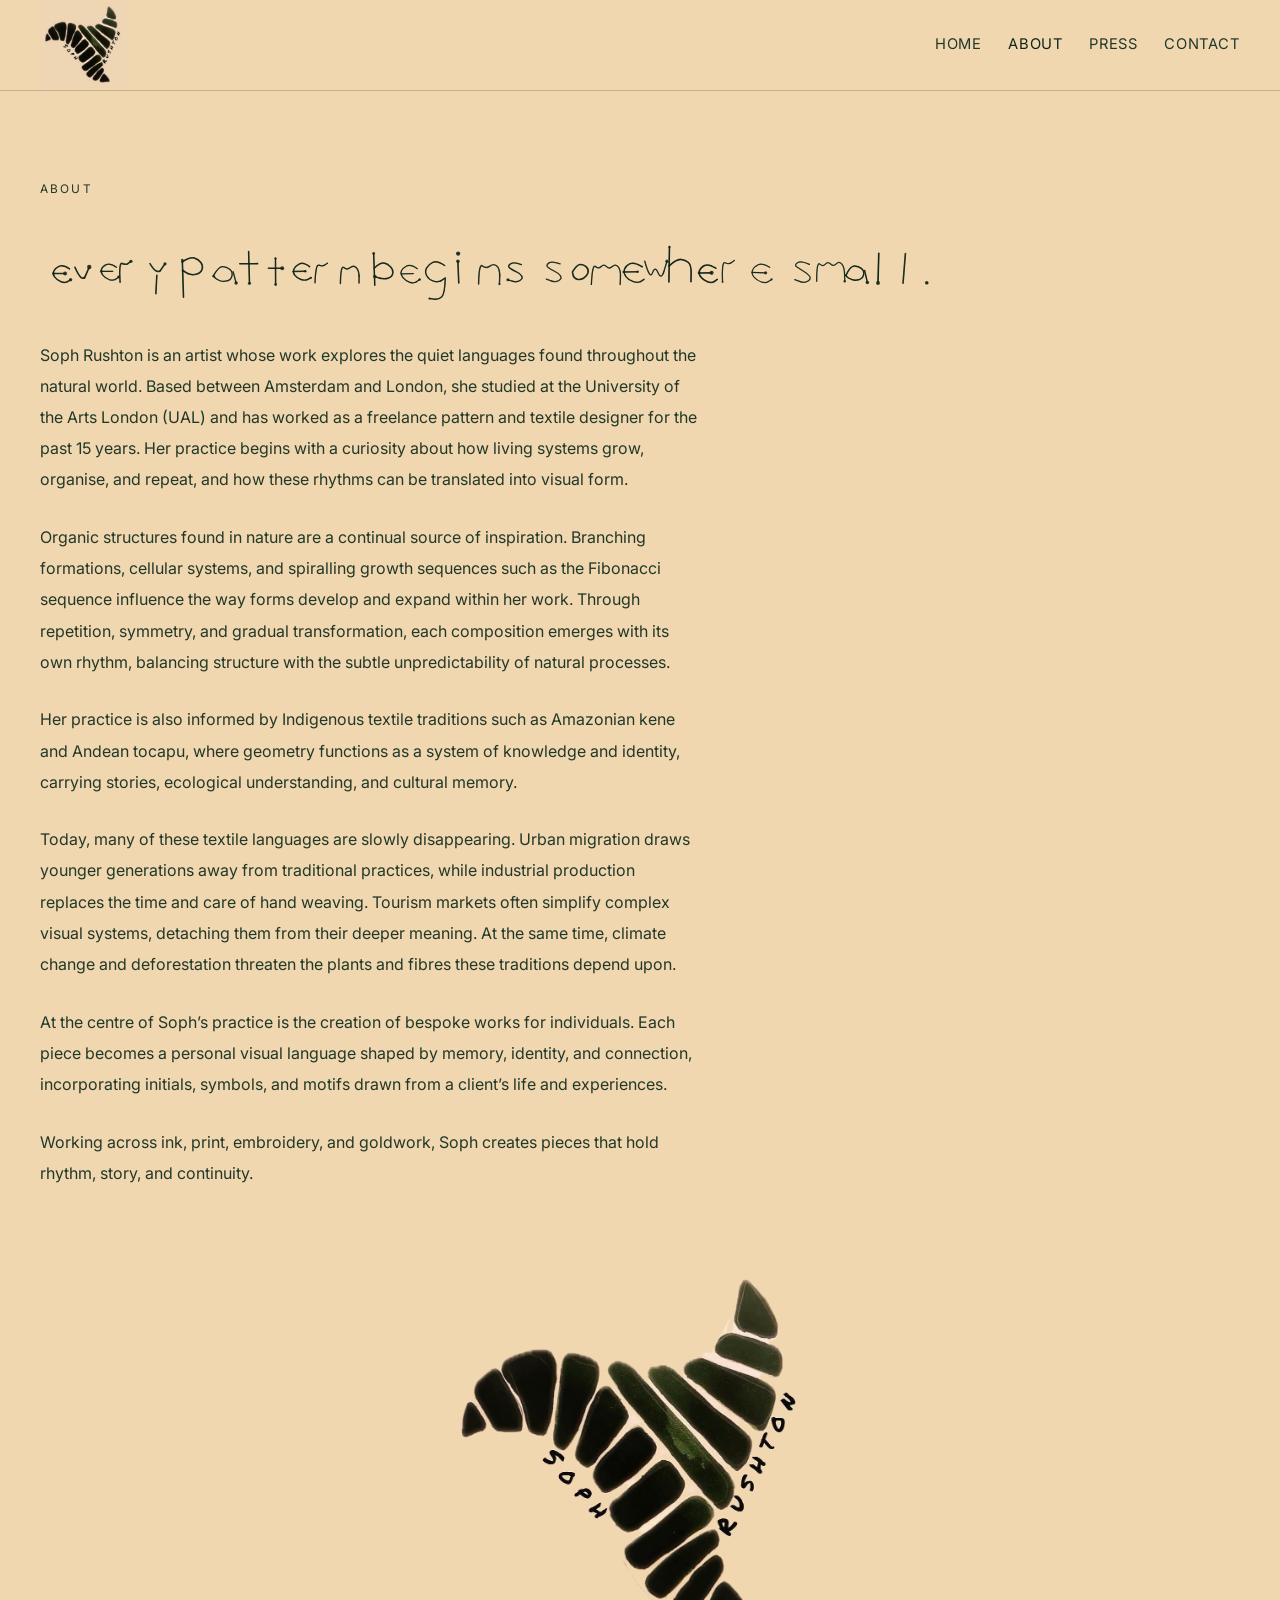
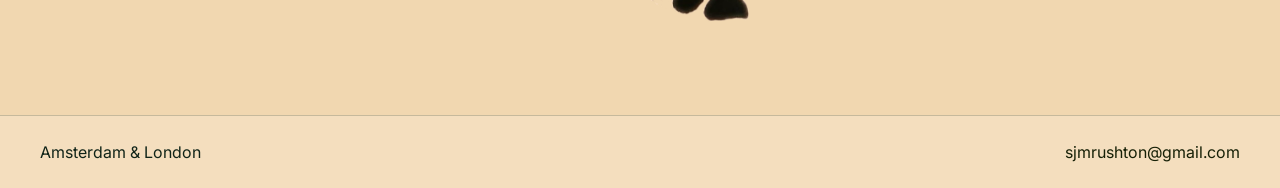
==== commit 76dc84cf: "Final website redesign and content updates" ====
--- a/about.html
+++ b/about.html
@@ -13,7 +13,9 @@
 <body>
     <header class="site-header">
         <div class="container nav-wrap">
-            <a class="brand" href="index.html">Soph Rushton</a>
+            <a class="brand" href="index.html" aria-label="Home">
+                <img src="assets/logo.png" alt="Soph Rushton logo">
+            </a>
             <button class="menu-toggle" aria-expanded="false" aria-controls="primary-nav" aria-label="Toggle menu">
                 <span></span>
                 <span></span>
@@ -22,6 +24,7 @@
             <nav id="primary-nav" class="site-nav" aria-label="Primary">
                 <a href="index.html">Home</a>
                 <a href="about.html" aria-current="page">About</a>
+                <a href="press.html">Press</a>
                 <a href="contact.html">Contact</a>
             </nav>
         </div>
@@ -31,19 +34,30 @@
         <section class="section">
             <div class="container prose">
                 <p class="eyebrow">About</p>
-                <h1>Every pattern begins somewhere small.</h1>
+                <h1 class="title-artwork">
+                    <img src="assets/titles/about-title.svg" alt="Every pattern begins somewhere small.">
+                </h1>
                 <p>
-                    Soph Rushton is an artist working between Amsterdam and London, exploring how patterns emerge from living systems.
-                    Her work studies growth, rhythm, and transformation through carefully structured visual compositions.
+                    Soph Rushton is an artist whose work explores the quiet languages found throughout the natural world. Based between Amsterdam and London, she studied at the University of the Arts London (UAL) and has worked as a freelance pattern and textile designer for the past 15 years. Her practice begins with a curiosity about how living systems grow, organise, and repeat, and how these rhythms can be translated into visual form.
                 </p>
                 <p>
-                    Drawing from natural logic and historical textile languages, Soph builds pieces that hold both emotion and order.
-                    The result is artwork that feels timeless, tactile, and deeply personal.
+                    Organic structures found in nature are a continual source of inspiration. Branching formations, cellular systems, and spiralling growth sequences such as the Fibonacci sequence influence the way forms develop and expand within her work. Through repetition, symmetry, and gradual transformation, each composition emerges with its own rhythm, balancing structure with the subtle unpredictability of natural processes.
                 </p>
                 <p>
-                    Her studio creates bespoke commissions for individuals and collaborators looking for pattern work with meaning:
-                    designs that do more than decorate, and instead carry memory, identity, and connection.
+                    Her practice is also informed by Indigenous textile traditions such as Amazonian kene and Andean tocapu, where geometry functions as a system of knowledge and identity, carrying stories, ecological understanding, and cultural memory.
                 </p>
+                <p>
+                    Today, many of these textile languages are slowly disappearing. Urban migration draws younger generations away from traditional practices, while industrial production replaces the time and care of hand weaving. Tourism markets often simplify complex visual systems, detaching them from their deeper meaning. At the same time, climate change and deforestation threaten the plants and fibres these traditions depend upon.
+                </p>
+                <p>
+                    At the centre of Soph’s practice is the creation of bespoke works for individuals. Each piece becomes a personal visual language shaped by memory, identity, and connection, incorporating initials, symbols, and motifs drawn from a client’s life and experiences.
+                </p>
+                <p>
+                    Working across ink, print, embroidery, and goldwork, Soph creates pieces that hold rhythm, story, and continuity.
+                </p>
+                <figure class="about-lower-image">
+                    <img src="assets/about-lower-artwork.png" alt="Abstract dark green segmented motif artwork by Soph Rushton">
+                </figure>
             </div>
         </section>
     </main>
@@ -51,7 +65,7 @@
     <footer class="site-footer">
         <div class="container footer-wrap">
             <p>Amsterdam & London</p>
-            <a href="mailto:sjmrushton@gmail.com">sjmrushton@gmail.com</a>
+            <a class="email-link" href="mailto:sjmrushton@gmail.com">sjmrushton@gmail.com</a>
         </div>
     </footer>
 
--- a/styles.css
+++ b/styles.css
@@ -1252,192 +1252,381 @@
 }
 
 /* Modern three-page site */
+:root {
+    --cream: #F1D7B0;
+    --cream-light: #F5DFC0;
+    --cream-dark: #E8CAA1;
+    --text-dark: #102418;
+    --text-medium: #223828;
+    --text-light: #425743;
+    --border-subtle: rgba(16, 36, 24, 0.2);
+    --gold-accent: #B99753;
+}
+
+body {
+    background-color: var(--cream);
+    color: var(--text-dark);
+}
+
+a {
+    color: var(--text-dark);
+    text-decoration: none;
+    transition: color 0.25s ease, text-decoration-color 0.25s ease;
+}
+
+a:hover {
+    text-decoration: underline;
+    text-underline-offset: 0.18em;
+    text-decoration-thickness: 1px;
+}
+
 .site-header {
     position: sticky;
     top: 0;
     z-index: 100;
+    background: rgba(241, 215, 176, 0.95);
     backdrop-filter: blur(8px);
-    background: rgba(15, 20, 25, 0.9);
     border-bottom: 1px solid var(--border-subtle);
 }
 
 .nav-wrap {
     display: flex;
     align-items: center;
-    justify-content: space-between;
-    min-height: 72px;
+    gap: 1rem;
+    min-height: 90px;
 }
 
 .brand {
-    color: var(--text-dark);
+    display: inline-flex;
+    align-items: center;
     text-decoration: none;
-    font-weight: 600;
-    letter-spacing: 0.04em;
+    flex-shrink: 0;
+}
+
+.brand img {
+    width: 90px;
+    max-width: 100%;
+    height: auto;
+    display: block;
 }
 
 .site-nav {
     display: flex;
-    gap: 1.5rem;
+    align-items: center;
+    gap: 1.6rem;
+    margin-left: auto;
 }
 
 .site-nav a {
     color: var(--text-medium);
     text-decoration: none;
-    font-size: 0.95rem;
+    font-size: 0.92rem;
+    letter-spacing: 0.06em;
+    text-transform: uppercase;
 }
 
 .site-nav a[aria-current="page"],
 .site-nav a:hover {
     color: var(--text-dark);
+    text-decoration: none;
 }
 
 .hero {
-    padding: 6rem 0 4rem;
-}
-
-.hero-grid {
-    display: grid;
-    grid-template-columns: 1.3fr 1fr;
-    gap: 2rem;
-    align-items: start;
+    padding: 4.5rem 0 5rem;
+}
+
+.home-editorial {
+    max-width: 860px;
+}
+
+h1 {
+    font-family: 'Playfair Display', serif;
+    font-size: clamp(2.3rem, 5vw, 3.9rem);
+    line-height: 1.15;
+    letter-spacing: -0.01em;
+    color: var(--text-dark);
+}
+
+.home-main-headline {
+    margin-bottom: 2.6rem;
+    color: var(--text-dark);
+}
+
+.page-title {
+    font-family: 'Playfair Display', serif;
+    color: var(--text-dark);
+}
+
+.title-artwork {
+    margin-bottom: 1.8rem;
+}
+
+.title-artwork img {
+    display: block;
+    width: min(100%, 920px);
+    height: auto;
+}
+
+.page-title.title-artwork img {
+    width: min(100%, 420px);
+    margin: 0 auto;
+}
+
+.home-artwork {
+    margin: 0 0 3rem;
+    overflow: hidden;
+}
+
+.home-artwork img {
+    width: calc(100% + 20px);
+    max-width: 100%;
+    height: auto;
+    display: block;
+    object-fit: contain;
+    margin: -10px;
+}
+
+.home-artwork-price {
+    margin-top: -1.6rem;
+    margin-bottom: 2rem;
+    font-size: 0.9rem;
+    line-height: 1.6;
+    letter-spacing: 0.02em;
+    color: #162006;
+}
+
+.home-editorial p {
+    color: var(--text-medium);
+    font-size: clamp(1.03rem, 1.55vw, 1.2rem);
+    line-height: 1.95;
+    max-width: 62ch;
+    margin-bottom: 2rem;
+}
+
+.home-editorial .home-closing-line {
+    color: var(--text-dark);
+    font-family: 'Playfair Display', serif;
+    font-size: clamp(1.25rem, 2.1vw, 1.55rem);
+    line-height: 1.6;
+    margin-top: 2.4rem;
+    margin-bottom: 0;
+}
+
+.page-main {
+    padding-top: 2.25rem;
+}
+
+.section {
+    padding: 3.2rem 0 4.2rem;
+    background: transparent;
 }
 
 .eyebrow {
     text-transform: uppercase;
-    font-size: 0.75rem;
-    letter-spacing: 0.16em;
+    font-size: 0.74rem;
+    letter-spacing: 0.18em;
     color: var(--text-light);
     margin-bottom: 1rem;
 }
 
-h1 {
-    font-family: 'Playfair Display', serif;
-    font-size: clamp(2rem, 5vw, 3.4rem);
-    line-height: 1.15;
-    margin-bottom: 1rem;
-}
-
-.lead {
-    color: var(--text-medium);
-    max-width: 60ch;
-}
-
-.hero-actions {
+.lead,
+.prose p {
+    color: var(--text-medium);
+}
+
+.prose p {
+    line-height: 1.95;
+    margin-bottom: 1.65rem;
+    max-width: 66ch;
+}
+
+.prose p:last-child {
+    margin-bottom: 0;
+}
+
+.about-lower-image {
+    margin: 4.25rem auto 0;
     display: flex;
-    gap: 0.75rem;
-    margin-top: 2rem;
-}
-
-.hero-card,
-.feature-card,
-.contact-form {
-    background: var(--cream-light);
-    border: 1px solid var(--border-subtle);
-    border-radius: 14px;
-}
-
-.hero-card {
-    padding: 1.5rem;
-}
-
-.hero-card h2 {
-    font-size: 1.1rem;
-    margin-bottom: 0.75rem;
-}
-
-.hero-card ul {
-    margin-left: 1rem;
-    color: var(--text-medium);
-}
-
-.section {
-    padding: 3.5rem 0;
-}
-
-.section-title {
-    font-family: 'Playfair Display', serif;
-    font-size: clamp(1.5rem, 3vw, 2.2rem);
-    margin-bottom: 1.5rem;
-}
-
-.feature-grid {
-    display: grid;
-    grid-template-columns: repeat(3, minmax(0, 1fr));
-    gap: 1rem;
-}
-
-.feature-card {
-    padding: 1.25rem;
-}
-
-.feature-card h3 {
-    margin-bottom: 0.5rem;
-}
-
-.btn {
-    display: inline-block;
-    padding: 0.7rem 1.1rem;
-    border-radius: 10px;
+    justify-content: center;
+}
+
+.about-lower-image img {
+    width: min(100%, 410px);
+    height: auto;
+    display: block;
+    object-fit: contain;
+}
+
+.press-prose {
+    max-width: 760px;
+}
+
+.press-entry {
+    margin-top: 1.6rem;
+}
+
+.press-publication {
+    font-family: 'Inter', sans-serif;
+    font-size: 1.18rem;
+    font-weight: 500;
+    letter-spacing: 0.01em;
+    margin-bottom: 0.7rem;
+}
+
+.press-publication a {
+    color: #162006;
     text-decoration: none;
 }
 
-.btn-primary {
-    border: 1px solid var(--light-blue);
-}
-
-.btn-ghost {
-    border: 1px solid var(--border-subtle);
-    color: var(--text-dark);
-}
-
-.page-main {
-    padding-top: 2rem;
-}
-
-.prose {
-    max-width: 760px;
-}
-
-.prose p {
-    color: var(--text-medium);
+.press-publication a:hover {
+    text-decoration: underline;
+}
+
+.press-article-title {
+    margin-bottom: 0.55rem;
+}
+
+.press-year {
+    font-size: 0.9rem;
+    letter-spacing: 0.08em;
+    text-transform: uppercase;
+    color: var(--text-light);
 }
 
 .contact-layout {
     display: grid;
     grid-template-columns: 1fr 1fr;
-    gap: 2rem;
+    gap: 2.3rem;
     align-items: start;
+    position: relative;
+    z-index: 1;
 }
 
 .contact-form {
-    padding: 1.25rem;
+    background: transparent;
+    border: none;
+    border-radius: 0;
+    padding: 0;
+    box-shadow: none;
     display: grid;
-    gap: 0.6rem;
+    gap: 0.75rem;
 }
 
 .contact-form label {
-    font-size: 0.9rem;
-    color: var(--text-light);
+    font-size: 0.87rem;
+    color: var(--text-medium);
+    letter-spacing: 0.03em;
 }
 
 .contact-form input,
 .contact-form textarea {
-    background: var(--cream);
-    color: var(--text-dark);
-    border: 1px solid var(--border-subtle);
+    background: #F6E2C5;
+    color: var(--text-dark);
+    border: 1px solid rgba(16, 36, 24, 0.25);
     border-radius: 8px;
-    padding: 0.7rem;
+    padding: 0.72rem;
+}
+
+.contact-form textarea {
+    min-height: 130px;
+    resize: vertical;
+}
+
+.contact-page .page-main {
+    position: relative;
+    overflow: hidden;
+}
+
+.contact-page .page-main::before {
+    content: "";
+    position: absolute;
+    inset: 0;
+    background:
+        linear-gradient(rgba(241, 215, 176, 0.86), rgba(241, 215, 176, 0.86)),
+        url("assets/contact-pattern.png");
+    background-repeat: no-repeat;
+    background-size: min(64vw, 760px) auto;
+    background-position: right -8vw top 10vh;
+    opacity: 0.34;
+    pointer-events: none;
+    z-index: 0;
+}
+
+.email-link {
+    color: #162006;
+}
+
+.email-link:hover {
+    color: #102418;
+}
+
+.contact-instagram {
+    margin-top: 0.6rem;
+    color: var(--text-medium);
+    font-size: 0.95rem;
+    letter-spacing: 0.01em;
+    display: inline-flex;
+    align-items: center;
+    gap: 0.7rem;
+}
+
+.contact-instagram a {
+    color: var(--text-dark);
+}
+
+.instagram-icon-link {
+    display: inline-flex;
+    align-items: center;
+    color: #162006;
+    text-decoration: none;
+}
+
+.instagram-icon-link:hover {
+    color: #102418;
+    text-decoration: none;
+}
+
+.instagram-icon-link svg {
+    width: 22px;
+    height: 22px;
+    fill: currentColor;
+    display: block;
+}
+
+.btn {
+    display: inline-block;
+    padding: 0.78rem 1.2rem;
+    border-radius: 8px;
+    border: 1px solid var(--text-dark);
+    background: transparent;
+    color: var(--text-dark);
+    text-decoration: none;
+    letter-spacing: 0.08em;
+    text-transform: uppercase;
+    font-size: 0.82rem;
+}
+
+.btn-primary {
+    background: var(--text-dark);
+    color: var(--cream);
+    border-color: var(--text-dark);
+}
+
+.btn-primary:hover {
+    background: #1a3222;
+    border-color: #1a3222;
 }
 
 .form-status {
     min-height: 1.2rem;
-    font-size: 0.9rem;
     color: var(--text-light);
+    font-size: 0.88rem;
 }
 
 .site-footer {
     border-top: 1px solid var(--border-subtle);
-    padding: 1.5rem 0;
+    background: rgba(255, 255, 255, 0.18);
+    padding: 1.4rem 0;
 }
 
 .footer-wrap {
@@ -1447,57 +1636,77 @@
     flex-wrap: wrap;
 }
 
+.footer-wrap a {
+    color: #162006;
+}
+
+@media (max-width: 900px) {
+    .brand img {
+        width: 76px;
+    }
+}
+
 @media (max-width: 820px) {
     .menu-toggle {
         display: flex;
+        margin-left: auto;
     }
 
     .site-nav {
         position: absolute;
         right: 20px;
-        top: 64px;
+        top: 78px;
         display: none;
         flex-direction: column;
-        width: min(220px, calc(100% - 40px));
-        background: var(--cream-dark);
+        align-items: flex-start;
+        width: min(240px, calc(100% - 40px));
+        background: #F6E2C5;
         border: 1px solid var(--border-subtle);
-        padding: 0.75rem;
+        padding: 0.85rem;
         border-radius: 10px;
+        margin-left: 0;
     }
 
     .site-nav.open {
         display: flex;
     }
 
-    .hero-grid,
-    .feature-grid,
+    .hero {
+        padding: 3.4rem 0 4rem;
+    }
+
     .contact-layout {
         grid-template-columns: 1fr;
     }
-}
-
-.home-editorial {
-    max-width: 780px;
-}
-
-.home-main-headline {
-    margin-bottom: 2rem;
-}
-
-.home-editorial p {
-    color: var(--text-medium);
-    font-size: clamp(1.05rem, 1.7vw, 1.22rem);
-    line-height: 1.9;
-    max-width: 62ch;
-    margin-bottom: 2rem;
-}
-
-.home-editorial .home-closing-line {
-    color: var(--text-dark);
-    font-family: 'Playfair Display', serif;
-    font-size: clamp(1.2rem, 2.2vw, 1.5rem);
-    line-height: 1.5;
-    letter-spacing: 0.01em;
-    margin-top: 2.5rem;
-    margin-bottom: 0;
-}
+
+    .about-lower-image {
+        margin-top: 3rem;
+    }
+
+    .about-lower-image img {
+        width: min(100%, 280px);
+    }
+
+    h1,
+    .page-title {
+        font-size: clamp(2.45rem, 11vw, 3.6rem);
+    }
+
+    .title-artwork {
+        margin-bottom: 1.5rem;
+    }
+
+    .title-artwork img {
+        width: min(100%, 740px);
+    }
+
+    .page-title.title-artwork img {
+        width: min(100%, 340px);
+    }
+
+    .contact-page .page-main::before {
+        background-size: min(88vw, 540px) auto;
+        background-position: center top 18vh;
+        opacity: 0.28;
+    }
+}
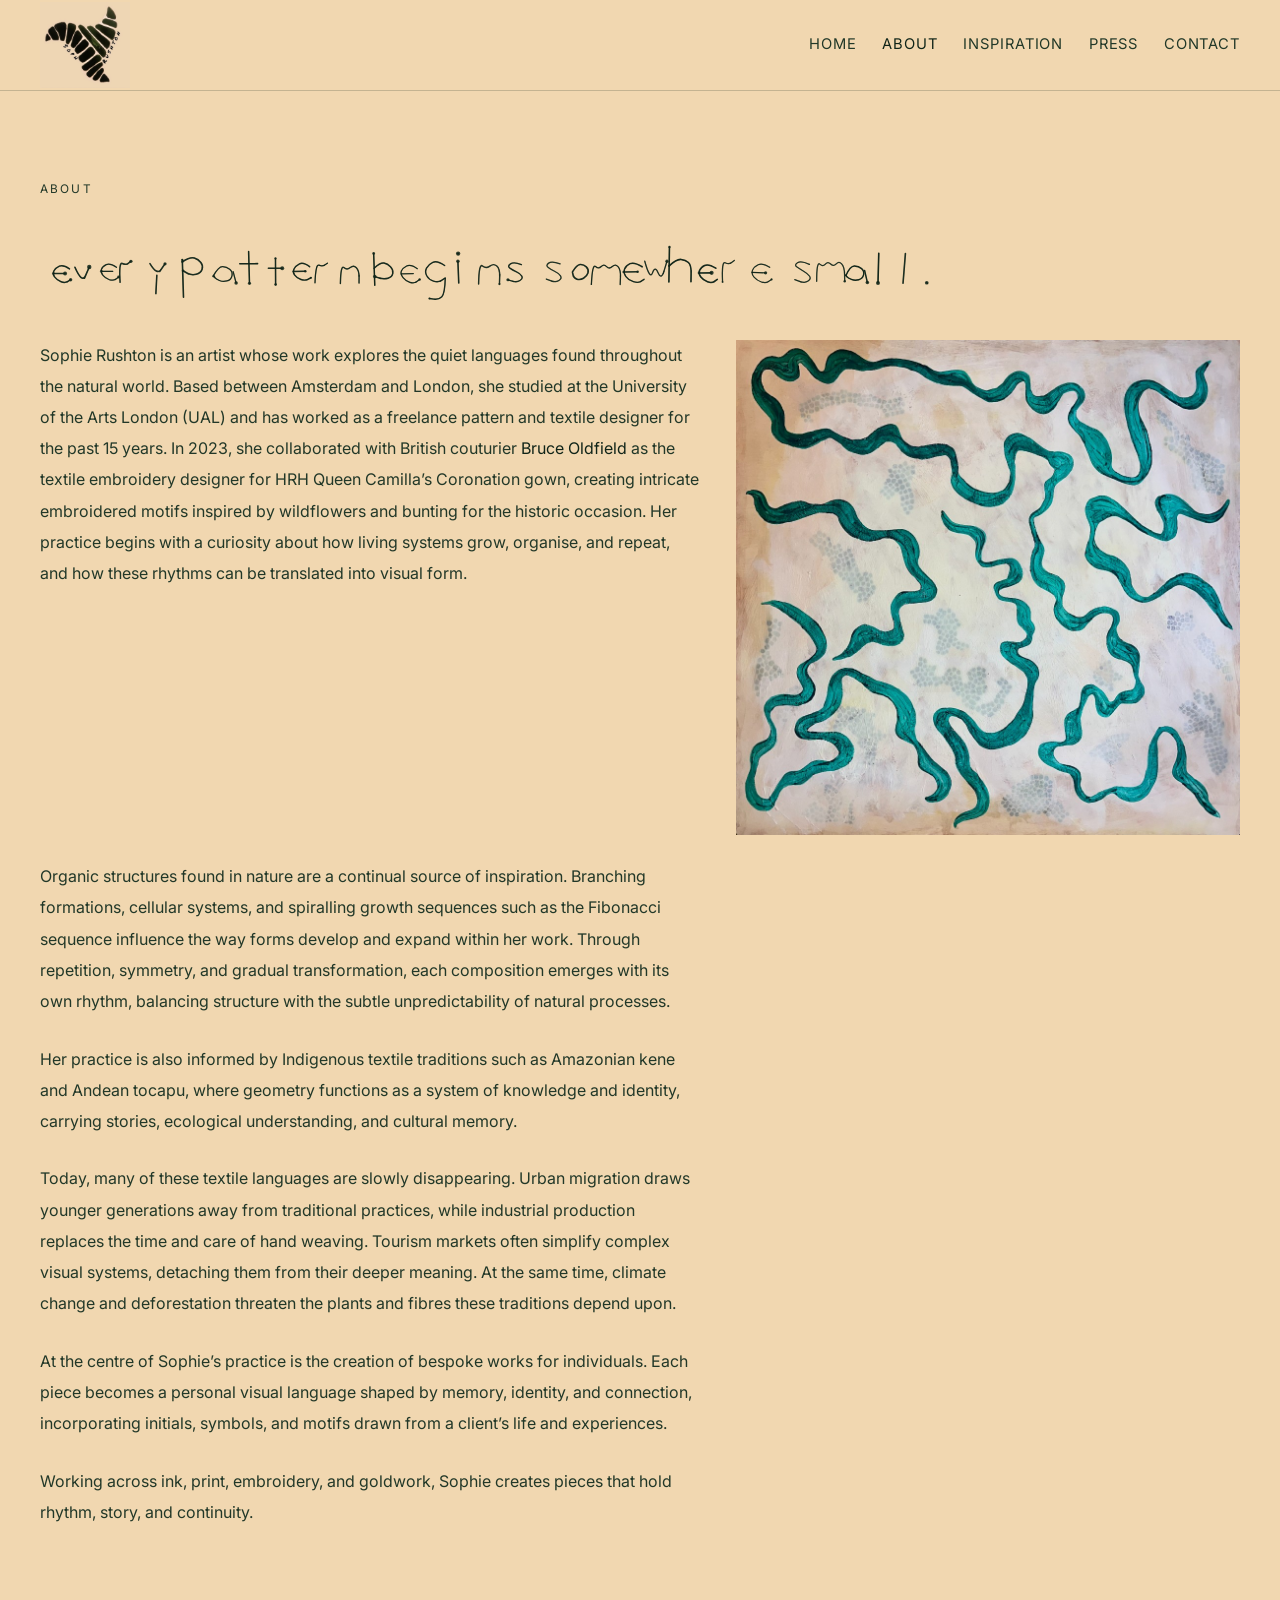
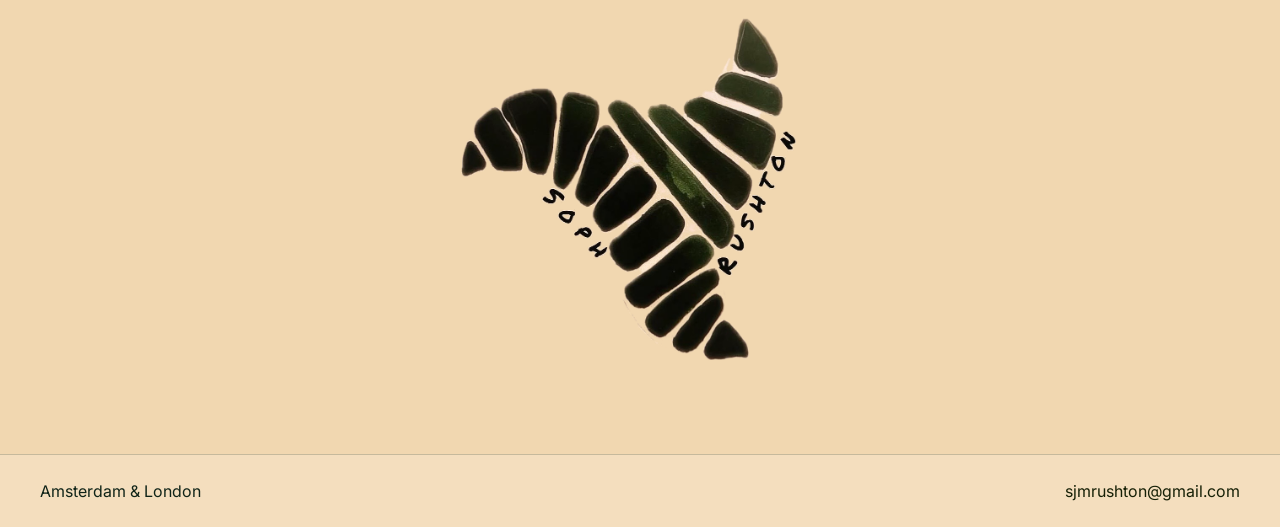
==== commit f0c1235d: "Update about page and add inspiration page" ====
--- a/about.html
+++ b/about.html
@@ -3,8 +3,8 @@
 <head>
     <meta charset="UTF-8">
     <meta name="viewport" content="width=device-width, initial-scale=1.0">
-    <meta name="description" content="About Soph Rushton, a pattern artist working between Amsterdam and London.">
-    <title>About | Soph Rushton</title>
+    <meta name="description" content="About Sophie Rushton, a pattern artist working between Amsterdam and London.">
+    <title>About | Sophie Rushton</title>
     <link rel="preconnect" href="https://fonts.googleapis.com">
     <link rel="preconnect" href="https://fonts.gstatic.com" crossorigin>
     <link href="https://fonts.googleapis.com/css2?family=Inter:wght@400;500;600&family=Playfair+Display:wght@500;700&display=swap" rel="stylesheet">
@@ -14,7 +14,7 @@
     <header class="site-header">
         <div class="container nav-wrap">
             <a class="brand" href="index.html" aria-label="Home">
-                <img src="assets/logo.png" alt="Soph Rushton logo">
+                <img src="assets/logo.png" alt="Sophie Rushton logo">
             </a>
             <button class="menu-toggle" aria-expanded="false" aria-controls="primary-nav" aria-label="Toggle menu">
                 <span></span>
@@ -24,6 +24,7 @@
             <nav id="primary-nav" class="site-nav" aria-label="Primary">
                 <a href="index.html">Home</a>
                 <a href="about.html" aria-current="page">About</a>
+                <a href="inspiration.html">Inspiration</a>
                 <a href="press.html">Press</a>
                 <a href="contact.html">Contact</a>
             </nav>
@@ -37,9 +38,14 @@
                 <h1 class="title-artwork">
                     <img src="assets/titles/about-title.svg" alt="Every pattern begins somewhere small.">
                 </h1>
-                <p>
-                    Soph Rushton is an artist whose work explores the quiet languages found throughout the natural world. Based between Amsterdam and London, she studied at the University of the Arts London (UAL) and has worked as a freelance pattern and textile designer for the past 15 years. Her practice begins with a curiosity about how living systems grow, organise, and repeat, and how these rhythms can be translated into visual form.
-                </p>
+                <div class="about-intro-grid">
+                    <p>
+                        Sophie Rushton is an artist whose work explores the quiet languages found throughout the natural world. Based between Amsterdam and London, she studied at the University of the Arts London (UAL) and has worked as a freelance pattern and textile designer for the past 15 years. In 2023, she collaborated with British couturier <a href="https://bruceoldfieldcouture.com/" target="_blank" rel="noopener noreferrer">Bruce Oldfield</a> as the textile embroidery designer for HRH Queen Camilla’s Coronation gown, creating intricate embroidered motifs inspired by wildflowers and bunting for the historic occasion. Her practice begins with a curiosity about how living systems grow, organise, and repeat, and how these rhythms can be translated into visual form.
+                    </p>
+                    <figure class="about-side-image">
+                        <img src="assets/about-side-image.png" alt="Abstract teal organic line painting by Sophie Rushton">
+                    </figure>
+                </div>
                 <p>
                     Organic structures found in nature are a continual source of inspiration. Branching formations, cellular systems, and spiralling growth sequences such as the Fibonacci sequence influence the way forms develop and expand within her work. Through repetition, symmetry, and gradual transformation, each composition emerges with its own rhythm, balancing structure with the subtle unpredictability of natural processes.
                 </p>
@@ -50,13 +56,13 @@
                     Today, many of these textile languages are slowly disappearing. Urban migration draws younger generations away from traditional practices, while industrial production replaces the time and care of hand weaving. Tourism markets often simplify complex visual systems, detaching them from their deeper meaning. At the same time, climate change and deforestation threaten the plants and fibres these traditions depend upon.
                 </p>
                 <p>
-                    At the centre of Soph’s practice is the creation of bespoke works for individuals. Each piece becomes a personal visual language shaped by memory, identity, and connection, incorporating initials, symbols, and motifs drawn from a client’s life and experiences.
+                    At the centre of Sophie’s practice is the creation of bespoke works for individuals. Each piece becomes a personal visual language shaped by memory, identity, and connection, incorporating initials, symbols, and motifs drawn from a client’s life and experiences.
                 </p>
                 <p>
-                    Working across ink, print, embroidery, and goldwork, Soph creates pieces that hold rhythm, story, and continuity.
+                    Working across ink, print, embroidery, and goldwork, Sophie creates pieces that hold rhythm, story, and continuity.
                 </p>
                 <figure class="about-lower-image">
-                    <img src="assets/about-lower-artwork.png" alt="Abstract dark green segmented motif artwork by Soph Rushton">
+                    <img src="assets/about-lower-artwork.png" alt="Abstract dark green segmented motif artwork by Sophie Rushton">
                 </figure>
             </div>
         </section>
--- a/styles.css
+++ b/styles.css
@@ -1373,7 +1373,7 @@
 }
 
 .home-artwork {
-    margin: 0 0 3rem;
+    margin: 0 0 1.5rem;
     overflow: hidden;
 }
 
@@ -1387,7 +1387,7 @@
 }
 
 .home-artwork-price {
-    margin-top: -1.6rem;
+    margin-top: -0.8rem;
     margin-bottom: 2rem;
     font-size: 0.9rem;
     line-height: 1.6;
@@ -1455,6 +1455,58 @@
     height: auto;
     display: block;
     object-fit: contain;
+}
+
+.about-intro-grid {
+    display: grid;
+    grid-template-columns: minmax(0, 1.2fr) minmax(0, 0.9fr);
+    align-items: stretch;
+    gap: 1.5rem;
+    margin-bottom: 1.65rem;
+}
+
+.about-intro-grid > p {
+    margin-bottom: 0;
+    max-width: 66ch;
+}
+
+.about-side-image {
+    margin: 0;
+    height: 100%;
+    display: flex;
+    justify-content: center;
+}
+
+.about-side-image img {
+    width: auto;
+    max-width: 100%;
+    height: 100%;
+    display: block;
+    object-fit: contain;
+}
+
+.inspiration-prose {
+    max-width: 860px;
+}
+
+.inspiration-feature-image {
+    margin: 0 0 2.5rem;
+}
+
+.inspiration-feature-image a {
+    display: inline-block;
+    text-decoration: none;
+}
+
+.inspiration-feature-image img {
+    width: min(100%, 760px);
+    height: auto;
+    display: block;
+    object-fit: contain;
+}
+
+.inspiration-prose p {
+    max-width: 72ch;
 }
 
 .press-prose {
@@ -1687,6 +1739,31 @@
         width: min(100%, 280px);
     }
 
+    .about-intro-grid {
+        grid-template-columns: 1fr;
+        gap: 1.2rem;
+        margin-bottom: 1.65rem;
+    }
+
+    .about-side-image {
+        height: auto;
+    }
+
+    .about-side-image img {
+        width: min(100%, 420px);
+        height: auto;
+        margin: 0 auto;
+    }
+
+    .inspiration-feature-image {
+        margin-bottom: 2rem;
+    }
+
+    .inspiration-feature-image img {
+        width: 100%;
+        max-width: 100%;
+    }
+
     h1,
     .page-title {
         font-size: clamp(2.45rem, 11vw, 3.6rem);
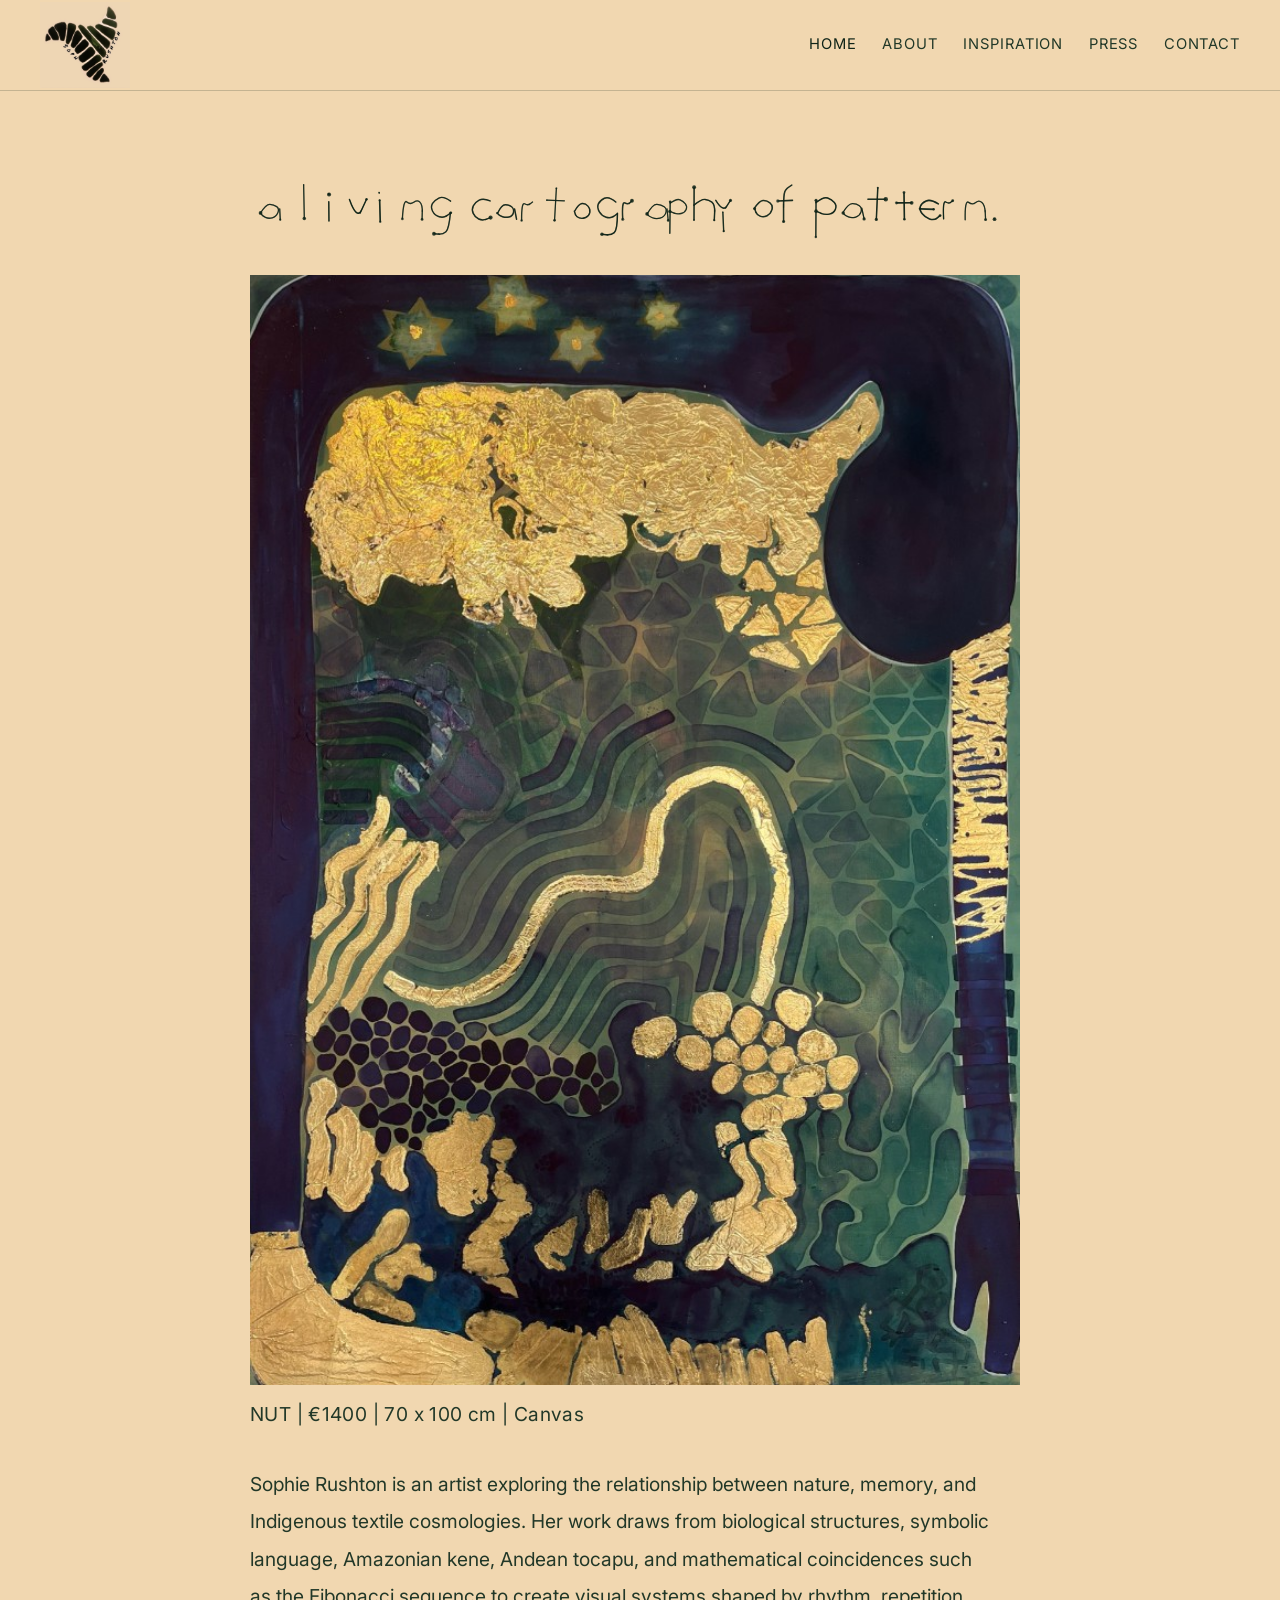
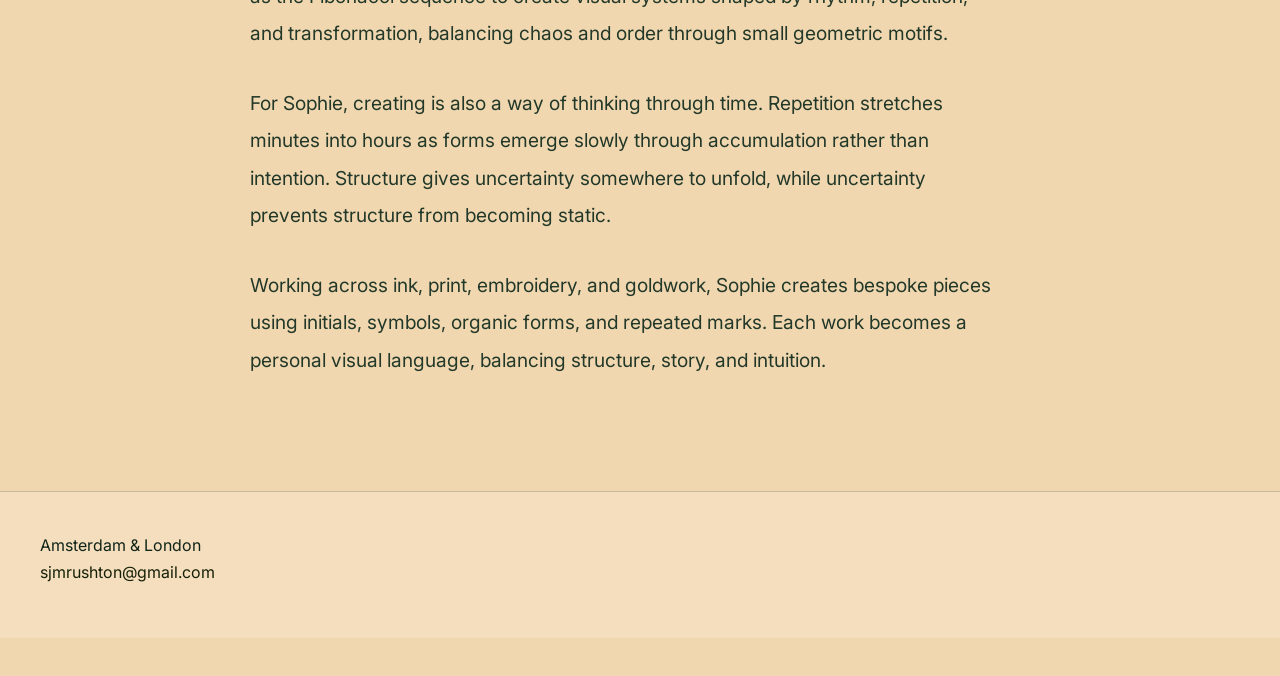
==== commit eaa03f87: "Update homepage and site design" ====
--- a/about.html
+++ b/about.html
@@ -2,79 +2,11 @@
 <html lang="en">
 <head>
     <meta charset="UTF-8">
-    <meta name="viewport" content="width=device-width, initial-scale=1.0">
-    <meta name="description" content="About Sophie Rushton, a pattern artist working between Amsterdam and London.">
+    <meta http-equiv="refresh" content="0;url=index.html">
+    <link rel="canonical" href="index.html">
     <title>About | Sophie Rushton</title>
-    <link rel="preconnect" href="https://fonts.googleapis.com">
-    <link rel="preconnect" href="https://fonts.gstatic.com" crossorigin>
-    <link href="https://fonts.googleapis.com/css2?family=Inter:wght@400;500;600&family=Playfair+Display:wght@500;700&display=swap" rel="stylesheet">
-    <link rel="stylesheet" href="styles.css">
 </head>
 <body>
-    <header class="site-header">
-        <div class="container nav-wrap">
-            <a class="brand" href="index.html" aria-label="Home">
-                <img src="assets/logo.png" alt="Sophie Rushton logo">
-            </a>
-            <button class="menu-toggle" aria-expanded="false" aria-controls="primary-nav" aria-label="Toggle menu">
-                <span></span>
-                <span></span>
-                <span></span>
-            </button>
-            <nav id="primary-nav" class="site-nav" aria-label="Primary">
-                <a href="index.html">Home</a>
-                <a href="about.html" aria-current="page">About</a>
-                <a href="inspiration.html">Inspiration</a>
-                <a href="press.html">Press</a>
-                <a href="contact.html">Contact</a>
-            </nav>
-        </div>
-    </header>
-
-    <main class="page-main">
-        <section class="section">
-            <div class="container prose">
-                <p class="eyebrow">About</p>
-                <h1 class="title-artwork">
-                    <img src="assets/titles/about-title.svg" alt="Every pattern begins somewhere small.">
-                </h1>
-                <div class="about-intro-grid">
-                    <p>
-                        Sophie Rushton is an artist whose work explores the quiet languages found throughout the natural world. Based between Amsterdam and London, she studied at the University of the Arts London (UAL) and has worked as a freelance pattern and textile designer for the past 15 years. In 2023, she collaborated with British couturier <a href="https://bruceoldfieldcouture.com/" target="_blank" rel="noopener noreferrer">Bruce Oldfield</a> as the textile embroidery designer for HRH Queen Camilla’s Coronation gown, creating intricate embroidered motifs inspired by wildflowers and bunting for the historic occasion. Her practice begins with a curiosity about how living systems grow, organise, and repeat, and how these rhythms can be translated into visual form.
-                    </p>
-                    <figure class="about-side-image">
-                        <img src="assets/about-side-image.png" alt="Abstract teal organic line painting by Sophie Rushton">
-                    </figure>
-                </div>
-                <p>
-                    Organic structures found in nature are a continual source of inspiration. Branching formations, cellular systems, and spiralling growth sequences such as the Fibonacci sequence influence the way forms develop and expand within her work. Through repetition, symmetry, and gradual transformation, each composition emerges with its own rhythm, balancing structure with the subtle unpredictability of natural processes.
-                </p>
-                <p>
-                    Her practice is also informed by Indigenous textile traditions such as Amazonian kene and Andean tocapu, where geometry functions as a system of knowledge and identity, carrying stories, ecological understanding, and cultural memory.
-                </p>
-                <p>
-                    Today, many of these textile languages are slowly disappearing. Urban migration draws younger generations away from traditional practices, while industrial production replaces the time and care of hand weaving. Tourism markets often simplify complex visual systems, detaching them from their deeper meaning. At the same time, climate change and deforestation threaten the plants and fibres these traditions depend upon.
-                </p>
-                <p>
-                    At the centre of Sophie’s practice is the creation of bespoke works for individuals. Each piece becomes a personal visual language shaped by memory, identity, and connection, incorporating initials, symbols, and motifs drawn from a client’s life and experiences.
-                </p>
-                <p>
-                    Working across ink, print, embroidery, and goldwork, Sophie creates pieces that hold rhythm, story, and continuity.
-                </p>
-                <figure class="about-lower-image">
-                    <img src="assets/about-lower-artwork.png" alt="Abstract dark green segmented motif artwork by Sophie Rushton">
-                </figure>
-            </div>
-        </section>
-    </main>
-
-    <footer class="site-footer">
-        <div class="container footer-wrap">
-            <p>Amsterdam & London</p>
-            <a class="email-link" href="mailto:sjmrushton@gmail.com">sjmrushton@gmail.com</a>
-        </div>
-    </footer>
-
-    <script src="script.js"></script>
+    <p><a href="index.html">Continue to Home</a></p>
 </body>
 </html>
